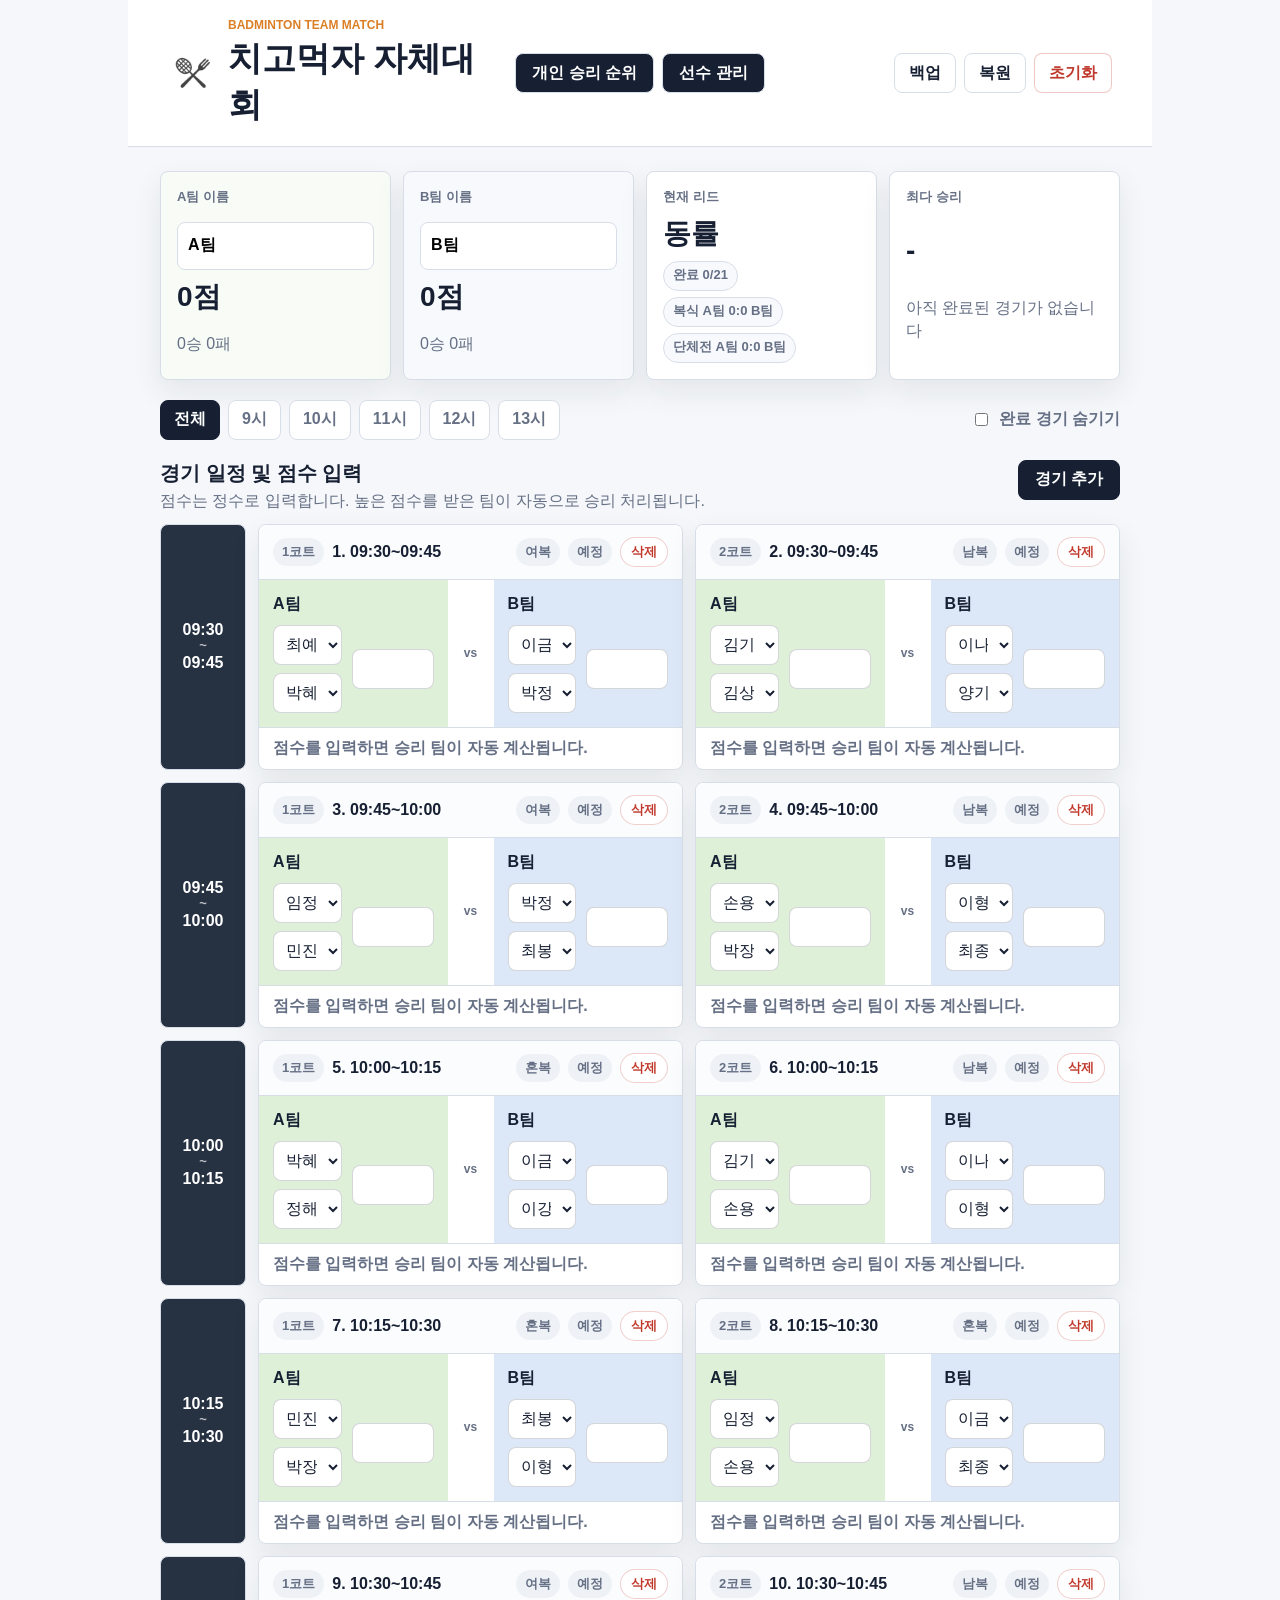
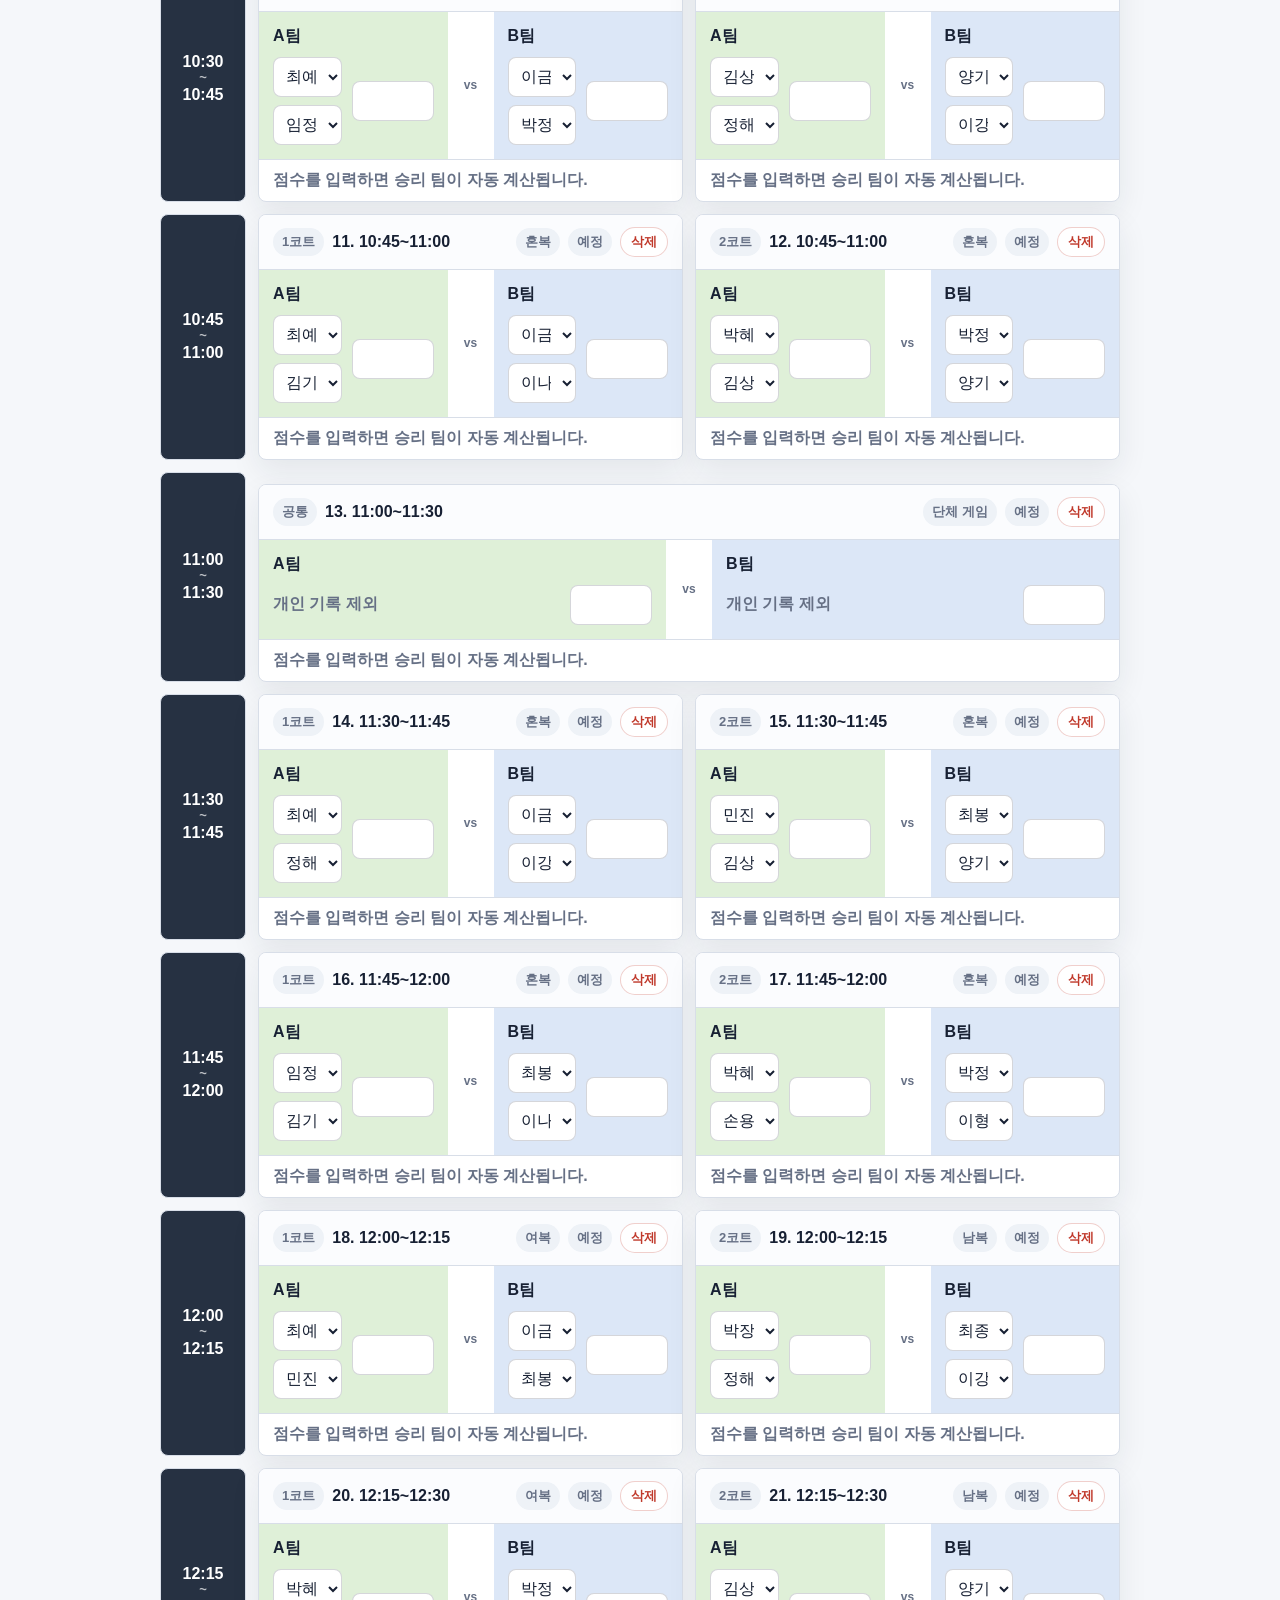
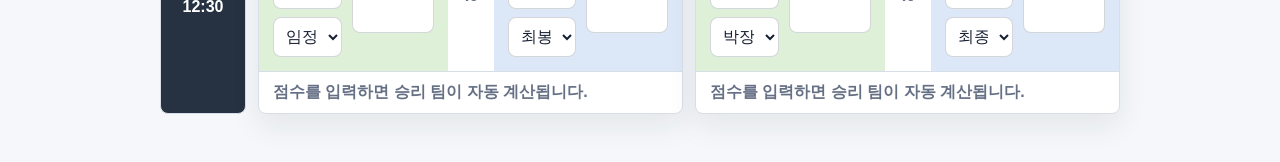
==== index_all.html @ 2f144102 "필터링 수정 및 하나의 파일로 합친 버전추가" ====
<!doctype html>
<html lang="ko">
  <head>
    <meta charset="UTF-8" />
    <meta name="viewport" content="width=1024, initial-scale=1, minimum-scale=0.25, maximum-scale=3, user-scalable=yes" />
    <title>치고먹자 자체대회</title>
    <style>
:root {
  color-scheme: light;
  --bg: #f5f7fa;
  --surface: #ffffff;
  --line: #d8dee8;
  --text: #172033;
  --muted: #667085;
  --team-a: #dff0d8;
  --team-a-strong: #2d6a3f;
  --team-b: #dce7f7;
  --team-b-strong: #285f9c;
  --accent: #db7f26;
  --danger: #c0392b;
  --shadow: 0 12px 30px rgba(23, 32, 51, 0.08);
}

* {
  box-sizing: border-box;
}

body {
  margin: 0;
  background: var(--bg);
  color: var(--text);
  font-family:
    -apple-system, BlinkMacSystemFont, "Segoe UI", "Noto Sans KR", sans-serif;
}

button,
input,
select {
  font: inherit;
}

button {
  cursor: pointer;
}

.app-header {
  width: min(1024px, 100%);
  margin: 0 auto;
  position: sticky;
  top: 0;
  z-index: 10;
  display: grid;
  grid-template-columns: minmax(220px, 1fr) auto minmax(220px, 1fr);
  align-items: center;
  gap: 20px;
  padding: 18px clamp(16px, 4vw, 40px);
  background: rgba(255, 255, 255, 0.94);
  border-bottom: 1px solid var(--line);
  backdrop-filter: blur(14px);
}

.eyebrow {
  margin: 0 0 4px;
  color: var(--accent);
  font-size: 12px;
  font-weight: 800;
  letter-spacing: 0;
  text-transform: uppercase;
}

.brand-block {
  display: flex;
  align-items: center;
  gap: 12px;
  min-width: 0;
}

.brand-logo {
  width: 48px;
  height: 48px;
  flex: 0 0 auto;
  object-fit: contain;
}

h1,
h2 {
  margin: 0;
  letter-spacing: 0;
}

h1 {
  font-size: clamp(22px, 4vw, 34px);
}

h2 {
  font-size: 20px;
}

.header-actions {
  position: relative;
  display: flex;
  flex-wrap: wrap;
  gap: 8px;
  justify-content: flex-end;
}

.action-menu {
  display: flex;
  flex-wrap: wrap;
  gap: 8px;
  justify-content: flex-end;
}

.menu-button {
  display: none;
  align-items: center;
  justify-content: center;
  width: 44px;
  height: 44px;
  border: 1px solid var(--line);
  border-radius: 8px;
  background: var(--surface);
  color: var(--text);
  font-size: 24px;
  font-weight: 900;
  line-height: 1;
}

.header-nav {
  display: inline-flex;
  gap: 8px;
  justify-content: center;
}

.primary-button,
.nav-button {
  display: inline-flex;
  align-items: center;
  justify-content: center;
  min-height: 40px;
  padding: 0 16px;
  border: 1px solid var(--line);
  border-radius: 8px;
  background: var(--text);
  color: #fff;
  font-weight: 800;
}

.primary-button {
  border: 1px solid var(--text);
}

.ghost-button,
.danger-button {
  display: inline-flex;
  align-items: center;
  justify-content: center;
  min-height: 40px;
  padding: 0 14px;
  border-radius: 8px;
  border: 1px solid var(--line);
  background: var(--surface);
  color: var(--text);
  font-weight: 700;
}

.danger-button {
  border-color: rgba(192, 57, 43, 0.28);
  color: var(--danger);
}

.file-button input {
  display: none;
}

.app-shell {
  width: min(1024px, 100%);
  margin: 0 auto;
  padding: 24px clamp(14px, 3vw, 32px) 48px;
}

.summary-grid {
  display: grid;
  grid-template-columns: repeat(4, minmax(0, 1fr));
  gap: 12px;
}

.score-panel {
  background: var(--surface);
  border: 1px solid var(--line);
  border-radius: 8px;
  box-shadow: var(--shadow);
}

.score-panel {
  display: grid;
  gap: 8px;
  padding: 16px;
}

.score-panel.team-a {
  background: linear-gradient(0deg, rgba(255, 255, 255, 0.78), rgba(255, 255, 255, 0.78)), var(--team-a);
}

.score-panel.team-b {
  background: linear-gradient(0deg, rgba(255, 255, 255, 0.78), rgba(255, 255, 255, 0.78)), var(--team-b);
}

.score-panel label,
.panel-label {
  color: var(--muted);
  font-size: 13px;
  font-weight: 800;
}

.score-panel strong {
  font-size: 28px;
}

.score-panel span {
  color: var(--muted);
  line-height: 1.45;
}

.lead-breakdown {
  display: flex;
  flex-wrap: wrap;
  gap: 6px;
}

.lead-breakdown span {
  display: inline-flex;
  align-items: center;
  min-height: 30px;
  padding: 0 9px;
  border: 1px solid var(--line);
  border-radius: 999px;
  background: #f7f9fc;
  color: var(--muted);
  font-size: 13px;
  font-weight: 900;
  white-space: nowrap;
}

.team-name-input {
  width: 100%;
  min-height: 40px;
  padding: 0 10px;
  border: 1px solid var(--line);
  border-radius: 8px;
  background: #fff;
  font-weight: 800;
}

.toolbar {
  display: flex;
  align-items: center;
  justify-content: space-between;
  gap: 12px;
  margin: 20px 0;
}

.time-filter {
  display: inline-flex;
  flex-wrap: wrap;
  gap: 8px;
}

.time-filter-chip {
  position: relative;
  display: inline-flex;
  align-items: center;
  justify-content: center;
  min-height: 40px;
  padding: 0 13px;
  border: 1px solid var(--line);
  border-radius: 8px;
  background: var(--surface);
  color: var(--muted);
  font-weight: 900;
}

.time-filter-chip input {
  position: absolute;
  inset: 0;
  opacity: 0;
  cursor: pointer;
}

.time-filter-chip.checked {
  border-color: var(--text);
  background: var(--text);
  color: #fff;
}

.toggle-row {
  display: inline-flex;
  align-items: center;
  gap: 8px;
  color: var(--muted);
  font-weight: 700;
}

.match-section {
  margin-top: 16px;
}

.section-heading {
  margin-bottom: 12px;
}

.section-heading-row {
  display: flex;
  align-items: flex-start;
  justify-content: space-between;
  gap: 16px;
}

.section-heading p {
  margin: 4px 0 0;
  color: var(--muted);
}

.match-list {
  display: grid;
  gap: 12px;
}

.time-group {
  display: grid;
  grid-template-columns: 86px minmax(0, 1fr);
  gap: 12px;
  align-items: stretch;
}

.time-heading {
  display: flex;
  flex-direction: column;
  align-items: center;
  justify-content: center;
  min-height: 100%;
  padding: 10px 6px;
  border: 1px solid var(--line);
  border-radius: 8px;
  background: #263142;
  color: #fff;
  font-weight: 900;
  line-height: 1.15;
  text-align: center;
}

.time-heading span {
  display: inline-block;
}

.time-separator {
  color: rgba(255, 255, 255, 0.7);
  font-size: 13px;
}

.court-grid {
  display: grid;
  grid-template-columns: repeat(2, minmax(0, 1fr));
  gap: 12px;
}

.court-slot {
  display: grid;
  gap: 12px;
  align-content: start;
}

.span-courts {
  grid-column: 1 / -1;
}

.match-card {
  overflow: hidden;
  background: var(--surface);
  border: 1px solid var(--line);
  border-radius: 8px;
  box-shadow: var(--shadow);
}

.match-meta {
  display: flex;
  align-items: center;
  gap: 8px;
  padding: 12px 14px;
  border-bottom: 1px solid var(--line);
  background: #fbfcfe;
}

.match-id,
.match-type,
.match-status {
  display: inline-flex;
  align-items: center;
  min-height: 28px;
  padding: 0 9px;
  border-radius: 999px;
  background: #eef2f7;
  color: var(--muted);
  font-size: 13px;
  font-weight: 800;
}

.match-time {
  margin-right: auto;
  min-width: 0;
}

.match-status.done {
  background: #e8f5ed;
  color: #217345;
}

.match-status.tie {
  background: #fff3d6;
  color: #8b5b00;
}

.match-delete-button {
  min-height: 30px;
  padding: 0 10px;
  border: 1px solid rgba(192, 57, 43, 0.24);
  border-radius: 999px;
  background: #fff;
  color: var(--danger);
  font-size: 13px;
  font-weight: 900;
}

.match-body {
  display: grid;
  grid-template-columns: minmax(0, 1fr) auto minmax(0, 1fr);
  align-items: stretch;
}

.match-team {
  display: grid;
  grid-template-columns: minmax(0, 1fr) 82px;
  gap: 10px;
  align-items: center;
  padding: 14px;
}

.team-a-side {
  background: var(--team-a);
}

.team-b-side {
  background: var(--team-b);
}

.team-label {
  grid-column: 1 / -1;
  font-weight: 900;
}

.player-selects {
  display: grid;
  grid-template-columns: 1fr;
  gap: 8px;
}

.player-selects.empty {
  color: var(--muted);
  font-weight: 700;
}

select,
.score-input,
.player-name-input {
  width: 100%;
  min-height: 40px;
  border: 1px solid rgba(23, 32, 51, 0.18);
  border-radius: 8px;
  background: #fff;
  color: var(--text);
}

select {
  padding: 0 8px;
  min-width: 0;
}

.score-input {
  padding: 0 8px;
  text-align: center;
  font-size: 19px;
  font-weight: 900;
}

.versus {
  display: grid;
  place-items: center;
  min-width: 46px;
  background: #fff;
  color: var(--muted);
  font-size: 12px;
  font-weight: 900;
}

.match-result {
  padding: 10px 14px;
  border-top: 1px solid var(--line);
  color: var(--muted);
  font-weight: 800;
}

.table-wrap {
  overflow-x: auto;
}

table {
  width: 100%;
  border-collapse: collapse;
}

th,
td {
  padding: 10px 8px;
  border-bottom: 1px solid var(--line);
  text-align: left;
  white-space: nowrap;
}

th {
  color: var(--muted);
  font-size: 13px;
}

.player-editor {
  display: grid;
  gap: 10px;
}

.player-editor-heading,
.player-pair-row {
  display: grid;
  grid-template-columns: minmax(0, 1fr) minmax(0, 1fr) 38px;
  gap: 10px;
  align-items: center;
}

.player-editor-heading h3 {
  margin: 0;
  font-size: 16px;
}

.player-control {
  display: grid;
  grid-template-columns: minmax(0, 1fr) auto;
  gap: 8px;
  align-items: center;
}

.player-control.empty {
  min-height: 40px;
  padding: 0 10px;
  border: 1px dashed var(--line);
  border-radius: 8px;
  color: var(--muted);
  font-weight: 700;
}

.gender-radio-group {
  display: flex;
  gap: 4px;
  padding: 3px;
  border: 1px solid var(--line);
  border-radius: 8px;
  background: #f7f9fc;
}

.gender-radio {
  position: relative;
  display: inline-flex;
  align-items: center;
  justify-content: center;
  min-width: 38px;
  min-height: 32px;
  border-radius: 6px;
  color: var(--muted);
  font-size: 13px;
  font-weight: 900;
}

.gender-radio input {
  position: absolute;
  inset: 0;
  opacity: 0;
  cursor: pointer;
}

.gender-radio.checked {
  background: var(--text);
  color: #fff;
}

.player-name-input {
  padding: 0 10px;
}

.round-action-button {
  display: inline-flex;
  align-items: center;
  justify-content: center;
  width: 34px;
  height: 34px;
  border: 1px solid var(--line);
  border-radius: 999px;
  background: var(--text);
  color: #fff;
  font-size: 22px;
  font-weight: 700;
  line-height: 1;
}

.round-action-button.delete {
  background: #fff;
  color: var(--danger);
  border-color: rgba(192, 57, 43, 0.32);
}

.winner-a .team-a-side,
.winner-b .team-b-side {
  box-shadow: inset 0 0 0 3px rgba(219, 127, 38, 0.7);
}

.modal-backdrop {
  position: fixed;
  inset: 0;
  z-index: 30;
  display: none;
  align-items: center;
  justify-content: center;
  padding: 20px;
  background: rgba(23, 32, 51, 0.48);
}

.modal-backdrop.open {
  display: flex;
}

.modal-panel {
  width: min(1040px, 100%);
  max-height: min(760px, calc(100vh - 40px));
  overflow: auto;
  padding: 18px;
  border: 1px solid var(--line);
  border-radius: 8px;
  background: var(--surface);
  box-shadow: 0 24px 80px rgba(23, 32, 51, 0.28);
}

.modal-panel.narrow {
  width: min(620px, 100%);
}

.modal-header {
  display: flex;
  align-items: flex-start;
  justify-content: space-between;
  gap: 16px;
  margin-bottom: 14px;
}

.modal-header p {
  margin: 4px 0 0;
  color: var(--muted);
}

.ranking-sort-bar {
  display: flex;
  flex-wrap: wrap;
  gap: 8px;
  margin-bottom: 14px;
}

.rank-sort-chip {
  display: inline-flex;
  align-items: center;
  justify-content: center;
  min-height: 44px;
  padding: 0 14px;
  border: 1px solid var(--line);
  border-radius: 8px;
  background: #fff;
  color: var(--muted);
  font-weight: 900;
}

.rank-sort-chip.active {
  border-color: var(--text);
  background: var(--text);
  color: #fff;
}

.icon-button {
  display: inline-flex;
  align-items: center;
  justify-content: center;
  width: 40px;
  height: 40px;
  flex: 0 0 auto;
  border: 1px solid var(--line);
  border-radius: 8px;
  background: #fff;
  color: var(--text);
  font-size: 26px;
  font-weight: 500;
  line-height: 1;
}

.add-match-form {
  display: grid;
  gap: 14px;
}

.add-match-form label {
  display: grid;
  gap: 6px;
  color: var(--muted);
  font-size: 13px;
  font-weight: 900;
}

.time-fieldset {
  display: grid;
  grid-template-columns: repeat(3, minmax(0, 1fr));
  gap: 10px;
  margin: 0;
  padding: 12px;
  border: 1px solid var(--line);
  border-radius: 8px;
}

.time-fieldset legend {
  padding: 0 6px;
  color: var(--muted);
  font-size: 13px;
  font-weight: 900;
}

.add-match-form input,
.add-match-form select {
  min-height: 42px;
  padding: 0 10px;
}

.new-match-players {
  display: grid;
  gap: 12px;
  color: var(--muted);
  font-weight: 800;
}

.new-match-player-group {
  display: grid;
  grid-template-columns: 70px minmax(0, 1fr) minmax(0, 1fr);
  gap: 8px;
  align-items: center;
}

.new-match-player-group strong {
  color: var(--text);
}

.form-actions {
  display: flex;
  justify-content: flex-end;
  gap: 8px;
  padding-top: 4px;
}

@media (max-width: 980px) {
  .app-header {
    grid-template-columns: minmax(0, 1fr) auto;
    align-items: center;
    gap: 12px;
  }

  .brand-block {
    grid-column: 1;
    grid-row: 1;
    min-width: 0;
  }

  .toolbar {
    align-items: stretch;
    flex-direction: column;
  }

  .header-actions {
    grid-column: 2;
    grid-row: 1;
    justify-content: flex-end;
    align-self: center;
    justify-self: end;
  }

  .menu-button {
    display: inline-flex;
  }

  .action-menu {
    position: absolute;
    top: calc(100% + 8px);
    right: 0;
    z-index: 40;
    display: none;
    width: min(220px, calc(100vw - 28px));
    padding: 8px;
    border: 1px solid var(--line);
    border-radius: 8px;
    background: var(--surface);
    box-shadow: var(--shadow);
  }

  .action-menu.open {
    display: grid;
    gap: 8px;
  }

  .header-nav {
    grid-column: 1 / -1;
    grid-row: 2;
    display: grid;
    grid-template-columns: repeat(2, minmax(0, 1fr));
    justify-content: stretch;
  }

  .nav-button,
  .ghost-button,
  .danger-button {
    width: 100%;
    min-width: 0;
    white-space: nowrap;
  }

  .action-menu .ghost-button,
  .action-menu .danger-button {
    justify-content: center;
  }

  .brand-logo {
    width: 42px;
    height: 42px;
  }

  .section-heading-row {
    align-items: stretch;
    flex-direction: column;
  }

  .summary-grid {
    grid-template-columns: repeat(2, minmax(0, 1fr));
  }

  .court-grid {
    grid-template-columns: 1fr;
  }

  .versus {
    min-height: 32px;
  }
}

@media (max-width: 640px) {
  .app-header {
    padding: 14px;
  }

  .nav-button,
  .ghost-button,
  .danger-button {
    min-height: 42px;
    padding: 0 8px;
    font-size: 14px;
  }

  .time-filter {
    display: grid;
    grid-template-columns: repeat(3, minmax(0, 1fr));
    width: 100%;
  }

  .summary-grid {
    grid-template-columns: 1fr;
  }

  .match-meta {
    align-items: flex-start;
    flex-wrap: wrap;
  }

  .match-time {
    width: 100%;
  }

  .match-team {
    grid-template-columns: 1fr;
  }

  .player-selects {
    grid-template-columns: 1fr;
  }

  .player-editor-heading,
  .player-pair-row,
  .player-control {
    grid-template-columns: 1fr;
  }

  .gender-radio-group {
    width: max-content;
  }

  .new-match-player-group {
    grid-template-columns: 1fr;
  }

  .time-fieldset {
    grid-template-columns: 1fr;
  }

  .time-group {
    grid-template-columns: 74px minmax(0, 1fr);
  }

  .time-heading {
    min-height: 100%;
    padding: 10px 6px;
  }

  .court-grid {
    grid-template-columns: 1fr;
  }

  .match-body {
    grid-template-columns: minmax(0, 1fr) 30px minmax(0, 1fr);
  }

  .match-team {
    grid-template-columns: minmax(0, 1fr);
    padding: 12px;
  }

  .match-team select,
  .match-team .score-input {
    min-height: 38px;
    font-size: 14px;
  }

  .score-input {
    text-align: left;
  }

  .versus {
    min-width: 30px;
    min-height: auto;
  }
}

</style>
  </head>
  <body>
    <header class="app-header">
      <div class="brand-block">
        <img class="brand-logo" src="[data-uri]" alt="" />
        <div>
          <p class="eyebrow">Badminton Team Match</p>
          <h1>치고먹자 자체대회</h1>
        </div>
      </div>
      <nav class="header-nav" aria-label="보조 메뉴">
        <button type="button" class="nav-button" data-modal-target="rankingModal">개인 승리 순위</button>
        <button type="button" class="nav-button" data-modal-target="playersModal">선수 관리</button>
      </nav>
      <div class="header-actions">
        <button
          type="button"
          class="menu-button"
          id="actionsMenuButton"
          aria-label="관리 메뉴 열기"
          aria-expanded="false"
          aria-controls="actionsMenu"
        >
          ☰
        </button>
        <div class="action-menu" id="actionsMenu">
          <button type="button" class="ghost-button" id="exportButton">백업</button>
          <label class="ghost-button file-button">
            복원
            <input type="file" id="importInput" accept="application/json" />
          </label>
          <button type="button" class="danger-button" id="resetButton">초기화</button>
        </div>
      </div>
    </header>

    <main class="app-shell">
      <section class="summary-grid" aria-label="대회 요약">
        <article class="score-panel team-a">
          <label for="teamAName">A팀 이름</label>
          <input id="teamAName" class="team-name-input" type="text" />
          <strong id="teamAScore">0점</strong>
          <span id="teamARecord">0승 0패</span>
        </article>
        <article class="score-panel team-b">
          <label for="teamBName">B팀 이름</label>
          <input id="teamBName" class="team-name-input" type="text" />
          <strong id="teamBScore">0점</strong>
          <span id="teamBRecord">0승 0패</span>
        </article>
        <article class="score-panel">
          <span class="panel-label">현재 리드</span>
          <strong id="leaderText">동률</strong>
          <div class="lead-breakdown" id="leadBreakdown">
            <span id="completedText">완료 0/21</span>
            <span id="doublesText">복식 0:0</span>
            <span id="teamGameText">단체전 0:0</span>
          </div>
        </article>
        <article class="score-panel">
          <span class="panel-label">최다 승리</span>
          <strong id="topWinnerText">-</strong>
          <span id="topWinnerDetail">아직 완료된 경기가 없습니다</span>
        </article>
      </section>

      <section class="toolbar" aria-label="일정 필터">
        <div class="time-filter" id="timeFilter" aria-label="시간대 필터">
          <label class="time-filter-chip">
            <input type="checkbox" value="all" checked />
            전체
          </label>
          <label class="time-filter-chip">
            <input type="checkbox" value="9" />
            9시
          </label>
          <label class="time-filter-chip">
            <input type="checkbox" value="10" />
            10시
          </label>
          <label class="time-filter-chip">
            <input type="checkbox" value="11" />
            11시
          </label>
          <label class="time-filter-chip">
            <input type="checkbox" value="12" />
            12시
          </label>
          <label class="time-filter-chip">
            <input type="checkbox" value="13" />
            13시
          </label>
        </div>
        <label class="toggle-row">
          <input type="checkbox" id="hideCompleted" />
          완료 경기 숨기기
        </label>
      </section>

      <section class="match-section" aria-labelledby="matchTitle">
        <div class="section-heading section-heading-row">
          <div>
            <h2 id="matchTitle">경기 일정 및 점수 입력</h2>
            <p>점수는 정수로 입력합니다. 높은 점수를 받은 팀이 자동으로 승리 처리됩니다.</p>
          </div>
          <button type="button" class="primary-button" data-modal-target="addMatchModal">경기 추가</button>
        </div>
        <div id="matchList" class="match-list"></div>
      </section>
    </main>

    <div class="modal-backdrop" id="rankingModal" aria-hidden="true">
      <section class="modal-panel" role="dialog" aria-modal="true" aria-labelledby="rankingTitle">
        <div class="modal-header">
          <div>
            <h2 id="rankingTitle">개인 승리 순위</h2>
            <p>단체전은 개인 기록에 반영하지 않습니다.</p>
          </div>
          <button type="button" class="icon-button" data-modal-close aria-label="닫기">×</button>
        </div>
        <div class="ranking-sort-bar" aria-label="개인 승리 순위 정렬">
          <button type="button" class="rank-sort-chip active" data-rank-sort="wins">승 많은순</button>
          <button type="button" class="rank-sort-chip" data-rank-sort="played">출전 많은순</button>
          <button type="button" class="rank-sort-chip" data-rank-sort="losses">패 많은순</button>
          <button type="button" class="rank-sort-chip" data-rank-sort="name">이름순</button>
        </div>
        <div class="table-wrap">
          <table>
            <thead>
              <tr>
                <th>순위</th>
                <th>선수</th>
                <th>팀</th>
                <th>출전</th>
                <th>승</th>
                <th>패</th>
                <th>승률</th>
              </tr>
            </thead>
            <tbody id="playerRanking"></tbody>
          </table>
        </div>
      </section>
    </div>

    <div class="modal-backdrop" id="playersModal" aria-hidden="true">
      <section class="modal-panel" role="dialog" aria-modal="true" aria-labelledby="playersTitle">
        <div class="modal-header">
          <div>
            <h2 id="playersTitle">선수 이름 관리</h2>
            <p>이름을 수정하면 모든 경기 일정과 랭킹에 바로 반영됩니다.</p>
          </div>
          <button type="button" class="icon-button" data-modal-close aria-label="닫기">×</button>
        </div>
        <div id="playerEditor" class="player-editor"></div>
      </section>
    </div>

    <div class="modal-backdrop" id="addMatchModal" aria-hidden="true">
      <section class="modal-panel narrow" role="dialog" aria-modal="true" aria-labelledby="addMatchTitle">
        <div class="modal-header">
          <div>
            <h2 id="addMatchTitle">경기 추가</h2>
            <p>시간을 입력하면 대진표의 해당 시간 위치에 표시됩니다.</p>
          </div>
          <button type="button" class="icon-button" data-modal-close aria-label="닫기">×</button>
        </div>
        <form id="addMatchForm" class="add-match-form">
          <fieldset class="time-fieldset">
            <legend>경기 시간</legend>
            <label>
              시작 시
              <select id="newMatchStartHour"></select>
            </label>
            <label>
              시작 분
              <select id="newMatchStartMinute"></select>
            </label>
            <label>
              경기 시간
              <select id="newMatchDuration">
                <option value="15">15분</option>
                <option value="20">20분</option>
                <option value="30">30분</option>
                <option value="45">45분</option>
                <option value="60">60분</option>
              </select>
            </label>
          </fieldset>
          <label>
            경기 구분
            <select id="newMatchKind">
              <option value="doubles">복식 경기</option>
              <option value="team">단체전</option>
            </select>
          </label>
          <label id="newMatchCourtWrap">
            코트
            <select id="newMatchCourt">
              <option value="1">1코트</option>
              <option value="2">2코트</option>
            </select>
          </label>
          <label>
            경기 유형
            <select id="newMatchType">
              <option value="남복">남복</option>
              <option value="여복">여복</option>
              <option value="혼복">혼복</option>
            </select>
          </label>
          <div class="new-match-players" id="newMatchPlayers"></div>
          <div class="form-actions">
            <button type="button" class="ghost-button" data-modal-close>취소</button>
            <button type="submit" class="primary-button">추가</button>
          </div>
        </form>
      </section>
    </div>

    <template id="matchTemplate">
      <article class="match-card">
        <div class="match-meta">
          <span class="match-id"></span>
          <strong class="match-time"></strong>
          <span class="match-type"></span>
          <span class="match-status"></span>
          <button type="button" class="match-delete-button" aria-label="경기 삭제">삭제</button>
        </div>
        <div class="match-body">
          <div class="match-team team-a-side">
            <span class="team-label"></span>
            <div class="player-selects"></div>
            <input class="score-input" type="number" min="0" inputmode="numeric" aria-label="A팀 점수" />
          </div>
          <div class="versus">vs</div>
          <div class="match-team team-b-side">
            <span class="team-label"></span>
            <div class="player-selects"></div>
            <input class="score-input" type="number" min="0" inputmode="numeric" aria-label="B팀 점수" />
          </div>
        </div>
        <div class="match-result"></div>
      </article>
    </template>

    <script>
const STORAGE_KEY = "badminton-team-match-2606";

const DEFAULT_STATE = {
  teamNames: {
    A: "A팀",
    B: "B팀",
  },
  players: [
    { id: "a_m1", team: "A", name: "김기선", gender: "M" },
    { id: "a_m2", team: "A", name: "박장희", gender: "M" },
    { id: "a_m3", team: "A", name: "정해욱", gender: "M" },
    { id: "a_m4", team: "A", name: "손용배", gender: "M" },
    { id: "a_m5", team: "A", name: "김상래", gender: "M" },
    { id: "a_w1", team: "A", name: "박혜경", gender: "F" },
    { id: "a_w2", team: "A", name: "민진", gender: "F" },
    { id: "a_w3", team: "A", name: "임정애", gender: "F" },
    { id: "a_w4", team: "A", name: "최예성", gender: "F" },
    { id: "b_m1", team: "B", name: "이나선", gender: "M" },
    { id: "b_m2", team: "B", name: "이강영", gender: "M" },
    { id: "b_m3", team: "B", name: "이형섭", gender: "M" },
    { id: "b_m4", team: "B", name: "양기준", gender: "M" },
    { id: "b_m5", team: "B", name: "최종철", gender: "M" },
    { id: "b_w1", team: "B", name: "최봉주", gender: "F" },
    { id: "b_w2", team: "B", name: "박정연", gender: "F" },
    { id: "b_w3", team: "B", name: "장은혜", gender: "F" },
    { id: "b_w4", team: "B", name: "이금", gender: "F" },
  ],
  matches: [
    { id: 1, time: "09:30~09:45", court: 1, type: "여복", teamAPlayerIds: ["a_w4", "a_w1"], teamBPlayerIds: ["b_w4", "b_w2"], teamAScore: null, teamBScore: null },
    { id: 2, time: "09:30~09:45", court: 2, type: "남복", teamAPlayerIds: ["a_m1", "a_m5"], teamBPlayerIds: ["b_m1", "b_m4"], teamAScore: null, teamBScore: null },
    { id: 3, time: "09:45~10:00", court: 1, type: "여복", teamAPlayerIds: ["a_w3", "a_w2"], teamBPlayerIds: ["b_w2", "b_w1"], teamAScore: null, teamBScore: null },
    { id: 4, time: "09:45~10:00", court: 2, type: "남복", teamAPlayerIds: ["a_m4", "a_m2"], teamBPlayerIds: ["b_m3", "b_m5"], teamAScore: null, teamBScore: null },
    { id: 5, time: "10:00~10:15", court: 1, type: "혼복", teamAPlayerIds: ["a_w1", "a_m3"], teamBPlayerIds: ["b_w4", "b_m2"], teamAScore: null, teamBScore: null },
    { id: 6, time: "10:00~10:15", court: 2, type: "남복", teamAPlayerIds: ["a_m1", "a_m4"], teamBPlayerIds: ["b_m1", "b_m3"], teamAScore: null, teamBScore: null },
    { id: 7, time: "10:15~10:30", court: 1, type: "혼복", teamAPlayerIds: ["a_w2", "a_m2"], teamBPlayerIds: ["b_w1", "b_m3"], teamAScore: null, teamBScore: null },
    { id: 8, time: "10:15~10:30", court: 2, type: "혼복", teamAPlayerIds: ["a_w3", "a_m4"], teamBPlayerIds: ["b_w4", "b_m5"], teamAScore: null, teamBScore: null },
    { id: 9, time: "10:30~10:45", court: 1, type: "여복", teamAPlayerIds: ["a_w4", "a_w3"], teamBPlayerIds: ["b_w4", "b_w2"], teamAScore: null, teamBScore: null },
    { id: 10, time: "10:30~10:45", court: 2, type: "남복", teamAPlayerIds: ["a_m5", "a_m3"], teamBPlayerIds: ["b_m4", "b_m2"], teamAScore: null, teamBScore: null },
    { id: 11, time: "10:45~11:00", court: 1, type: "혼복", teamAPlayerIds: ["a_w4", "a_m1"], teamBPlayerIds: ["b_w4", "b_m1"], teamAScore: null, teamBScore: null },
    { id: 12, time: "10:45~11:00", court: 2, type: "혼복", teamAPlayerIds: ["a_w1", "a_m5"], teamBPlayerIds: ["b_w2", "b_m4"], teamAScore: null, teamBScore: null },
    { id: 13, time: "11:00~11:30", court: null, type: "단체전", title: "단체 게임", teamAPlayerIds: [], teamBPlayerIds: [], affectsPlayerStats: false, teamAScore: null, teamBScore: null },
    { id: 14, time: "11:30~11:45", court: 1, type: "혼복", teamAPlayerIds: ["a_w4", "a_m3"], teamBPlayerIds: ["b_w4", "b_m2"], teamAScore: null, teamBScore: null },
    { id: 15, time: "11:30~11:45", court: 2, type: "혼복", teamAPlayerIds: ["a_w2", "a_m5"], teamBPlayerIds: ["b_w1", "b_m4"], teamAScore: null, teamBScore: null },
    { id: 16, time: "11:45~12:00", court: 1, type: "혼복", teamAPlayerIds: ["a_w3", "a_m1"], teamBPlayerIds: ["b_w1", "b_m1"], teamAScore: null, teamBScore: null },
    { id: 17, time: "11:45~12:00", court: 2, type: "혼복", teamAPlayerIds: ["a_w1", "a_m4"], teamBPlayerIds: ["b_w2", "b_m3"], teamAScore: null, teamBScore: null },
    { id: 18, time: "12:00~12:15", court: 1, type: "여복", teamAPlayerIds: ["a_w4", "a_w2"], teamBPlayerIds: ["b_w4", "b_w1"], teamAScore: null, teamBScore: null },
    { id: 19, time: "12:00~12:15", court: 2, type: "남복", teamAPlayerIds: ["a_m2", "a_m3"], teamBPlayerIds: ["b_m5", "b_m2"], teamAScore: null, teamBScore: null },
    { id: 20, time: "12:15~12:30", court: 1, type: "여복", teamAPlayerIds: ["a_w1", "a_w3"], teamBPlayerIds: ["b_w2", "b_w1"], teamAScore: null, teamBScore: null },
    { id: 21, time: "12:15~12:30", court: 2, type: "남복", teamAPlayerIds: ["a_m5", "a_m2"], teamBPlayerIds: ["b_m4", "b_m5"], teamAScore: null, teamBScore: null },
  ],
};

const state = loadState();
let activeHourFilters = new Set(["all"]);
let rankingSort = "wins";

const els = {
  teamAName: document.querySelector("#teamAName"),
  teamBName: document.querySelector("#teamBName"),
  teamAScore: document.querySelector("#teamAScore"),
  teamBScore: document.querySelector("#teamBScore"),
  teamARecord: document.querySelector("#teamARecord"),
  teamBRecord: document.querySelector("#teamBRecord"),
  leaderText: document.querySelector("#leaderText"),
  completedText: document.querySelector("#completedText"),
  doublesText: document.querySelector("#doublesText"),
  teamGameText: document.querySelector("#teamGameText"),
  topWinnerText: document.querySelector("#topWinnerText"),
  topWinnerDetail: document.querySelector("#topWinnerDetail"),
  matchList: document.querySelector("#matchList"),
  playerRanking: document.querySelector("#playerRanking"),
  playerEditor: document.querySelector("#playerEditor"),
  timeFilter: document.querySelector("#timeFilter"),
  hideCompleted: document.querySelector("#hideCompleted"),
  exportButton: document.querySelector("#exportButton"),
  importInput: document.querySelector("#importInput"),
  resetButton: document.querySelector("#resetButton"),
  actionsMenuButton: document.querySelector("#actionsMenuButton"),
  actionsMenu: document.querySelector("#actionsMenu"),
  matchTemplate: document.querySelector("#matchTemplate"),
  modalButtons: document.querySelectorAll("[data-modal-target]"),
  modals: document.querySelectorAll(".modal-backdrop"),
  rankingSortButtons: document.querySelectorAll("[data-rank-sort]"),
  addMatchForm: document.querySelector("#addMatchForm"),
  newMatchStartHour: document.querySelector("#newMatchStartHour"),
  newMatchStartMinute: document.querySelector("#newMatchStartMinute"),
  newMatchDuration: document.querySelector("#newMatchDuration"),
  newMatchKind: document.querySelector("#newMatchKind"),
  newMatchCourt: document.querySelector("#newMatchCourt"),
  newMatchCourtWrap: document.querySelector("#newMatchCourtWrap"),
  newMatchType: document.querySelector("#newMatchType"),
  newMatchPlayers: document.querySelector("#newMatchPlayers"),
};

function loadState() {
  const saved = localStorage.getItem(STORAGE_KEY);
  if (!saved) return structuredClone(DEFAULT_STATE);

  try {
    const parsed = JSON.parse(saved);
    return {
      ...structuredClone(DEFAULT_STATE),
      ...parsed,
      teamNames: { ...DEFAULT_STATE.teamNames, ...parsed.teamNames },
    };
  } catch {
    return structuredClone(DEFAULT_STATE);
  }
}

function saveState() {
  localStorage.setItem(STORAGE_KEY, JSON.stringify(state));
}

function getPlayer(id) {
  return state.players.find((player) => player.id === id);
}

function teamName(team) {
  return state.teamNames[team] || `${team}팀`;
}

function parseScore(value) {
  if (value === "" || value === null || value === undefined) return null;
  const number = Number(value);
  if (!Number.isInteger(number) || number < 0) return null;
  return number;
}

function getWinner(match) {
  if (match.teamAScore === null || match.teamBScore === null) return null;
  if (match.teamAScore > match.teamBScore) return "A";
  if (match.teamBScore > match.teamAScore) return "B";
  return null;
}

function getMatchStatus(match) {
  const hasA = match.teamAScore !== null;
  const hasB = match.teamBScore !== null;
  const winner = getWinner(match);

  if (winner) return { label: "완료", className: "done" };
  if (hasA && hasB && match.teamAScore === match.teamBScore) {
    return { label: "동점 확인", className: "tie" };
  }
  if (hasA || hasB) return { label: "입력중", className: "" };
  return { label: "예정", className: "" };
}

function buildOption(player, selectedId) {
  const option = document.createElement("option");
  option.value = player.id;
  option.textContent = player.name;
  option.selected = player.id === selectedId;
  return option;
}

function buildPlaceholderOption(selectedId) {
  const option = document.createElement("option");
  option.value = "";
  option.textContent = "선수 선택";
  option.selected = !selectedId;
  return option;
}

function allowedPlayers(team, type, slotIndex) {
  const teamPlayers = state.players.filter((player) => player.team === team);
  if (type === "남복") return teamPlayers.filter((player) => player.gender === "M");
  if (type === "여복") return teamPlayers.filter((player) => player.gender === "F");
  if (type === "혼복") {
    return teamPlayers.filter((player) => player.gender === (slotIndex === 0 ? "F" : "M"));
  }
  return teamPlayers;
}

function renderPlayerSelects(container, match, team) {
  const key = team === "A" ? "teamAPlayerIds" : "teamBPlayerIds";
  container.innerHTML = "";

  if (match.type === "단체전") {
    container.classList.add("empty");
    container.textContent = "개인 기록 제외";
    return;
  }

  container.classList.remove("empty");
  match[key].forEach((selectedId, index) => {
    const select = document.createElement("select");
    select.setAttribute("aria-label", `${teamName(team)} ${index + 1}번 선수`);
    const candidates = allowedPlayers(team, match.type, index);
    const selectedPlayer = getPlayer(selectedId);
    select.append(buildPlaceholderOption(selectedId));
    if (selectedPlayer && !candidates.some((player) => player.id === selectedId)) {
      select.append(buildOption({ ...selectedPlayer, name: `${selectedPlayer.name} (조건 확인)` }, selectedId));
    }
    candidates.forEach((player) => {
      select.append(buildOption(player, selectedId));
    });
    select.addEventListener("change", () => {
      match[key][index] = select.value;
      saveAndRender();
    });
    container.append(select);
  });
}

function renderMatches() {
  els.matchList.innerHTML = "";
  const visibleMatches = getSortedMatches().filter((match) => {
    if (activeHourFilters.has("all")) return true;
    return activeHourFilters.has(String(getMatchStartHour(match)));
  }).filter((match) => {
    if (!els.hideCompleted.checked) return true;
    return getMatchStatus(match).label !== "완료";
  });

  const groups = visibleMatches.reduce((acc, match) => {
    if (!acc.has(match.time)) acc.set(match.time, []);
    acc.get(match.time).push(match);
    return acc;
  }, new Map());

  groups.forEach((matches, time) => {
    const group = document.createElement("section");
    group.className = "time-group";

    const heading = document.createElement("div");
    heading.className = "time-heading";
    const [startTime, endTime] = splitMatchTime(time);
    heading.innerHTML = `
      <span class="time-start">${startTime}</span>
      <span class="time-separator">~</span>
      <span class="time-end">${endTime}</span>
    `;
    group.append(heading);

    const grid = document.createElement("div");
    grid.className = "court-grid";
    const orderedMatches = [...matches].sort((a, b) => (a.court ?? 99) - (b.court ?? 99));

    const courtOneSlot = createCourtSlot(1);
    const courtTwoSlot = createCourtSlot(2);

    orderedMatches.filter((match) => match.court === 1).forEach((match) => {
      courtOneSlot.append(createMatchCard(match));
    });
    orderedMatches.filter((match) => match.court === 2).forEach((match) => {
      courtTwoSlot.append(createMatchCard(match));
    });

    grid.append(courtOneSlot, courtTwoSlot);

    orderedMatches.filter((match) => match.type === "단체전").forEach((match) => {
      const card = createMatchCard(match);
      card.classList.add("span-courts");
      grid.append(card);
    });

    group.append(grid);
    els.matchList.append(group);
  });
}

function splitMatchTime(time) {
  const [startTime, endTime] = String(time).split("~");
  return [startTime || time, endTime || ""];
}

function createCourtSlot(court) {
  const slot = document.createElement("div");
  slot.className = "court-slot";
  slot.dataset.court = String(court);
  return slot;
}

function getSortedMatches() {
  return [...state.matches].sort((a, b) => {
    const timeCompare = timeToMinutes(a.time) - timeToMinutes(b.time);
    if (timeCompare !== 0) return timeCompare;
    return (a.court ?? 99) - (b.court ?? 99);
  });
}

function timeToMinutes(time) {
  const match = String(time).match(/(\d{1,2}):(\d{2})/);
  if (!match) return Number.MAX_SAFE_INTEGER;
  return Number(match[1]) * 60 + Number(match[2]);
}

function getMatchStartHour(match) {
  const minutes = timeToMinutes(match.time);
  if (!Number.isFinite(minutes) || minutes === Number.MAX_SAFE_INTEGER) return "";
  return Math.floor(minutes / 60);
}

function createMatchCard(match) {
    const fragment = els.matchTemplate.content.cloneNode(true);
    const card = fragment.querySelector(".match-card");
    const winner = getWinner(match);
    const status = getMatchStatus(match);

    if (winner === "A") card.classList.add("winner-a");
    if (winner === "B") card.classList.add("winner-b");

    fragment.querySelector(".match-id").textContent = match.court ? `${match.court}코트` : "공통";
    fragment.querySelector(".match-time").textContent = `${match.id}. ${match.time}`;
    fragment.querySelector(".match-type").textContent = match.title || match.type;

    const statusEl = fragment.querySelector(".match-status");
    statusEl.textContent = status.label;
    if (status.className) statusEl.classList.add(status.className);

    const deleteButton = fragment.querySelector(".match-delete-button");
    deleteButton.addEventListener("click", () => {
      const courtName = match.court ? `${match.court}코트` : "공통";
      if (!confirm(`${match.id}. ${match.time} ${courtName} 경기를 삭제할까요?`)) return;
      deleteMatch(match.id);
      saveAndRender();
    });

    fragment.querySelector(".team-a-side .team-label").textContent = teamName("A");
    fragment.querySelector(".team-b-side .team-label").textContent = teamName("B");

    renderPlayerSelects(fragment.querySelector(".team-a-side .player-selects"), match, "A");
    renderPlayerSelects(fragment.querySelector(".team-b-side .player-selects"), match, "B");

    const scoreA = fragment.querySelector(".team-a-side .score-input");
    const scoreB = fragment.querySelector(".team-b-side .score-input");
    scoreA.value = match.teamAScore ?? "";
    scoreB.value = match.teamBScore ?? "";

    scoreA.addEventListener("change", () => {
      match.teamAScore = parseScore(scoreA.value);
      saveAndRender();
    });
    scoreB.addEventListener("change", () => {
      match.teamBScore = parseScore(scoreB.value);
      saveAndRender();
    });

    const result = fragment.querySelector(".match-result");
    if (winner) {
      result.textContent = `${teamName(winner)} 승리, 승점 1점`;
    } else if (match.teamAScore !== null && match.teamBScore !== null) {
      result.textContent = "동점입니다. 최종 점수를 확인하세요.";
    } else {
      result.textContent = "점수를 입력하면 승리 팀이 자동 계산됩니다.";
    }

    return card;
}

function deleteMatch(matchId) {
  state.matches = state.matches.filter((match) => match.id !== matchId);
}

function calculateStats() {
  const teamStats = {
    A: { wins: 0, losses: 0, doublesWins: 0, teamWins: 0 },
    B: { wins: 0, losses: 0, doublesWins: 0, teamWins: 0 },
  };
  const playerStats = Object.fromEntries(
    state.players.map((player) => [
      player.id,
      { player, played: 0, wins: 0, losses: 0 },
    ]),
  );

  state.matches.forEach((match) => {
    const winner = getWinner(match);
    if (!winner) return;

    const loser = winner === "A" ? "B" : "A";
    teamStats[winner].wins += 1;
    teamStats[loser].losses += 1;
    if (match.type === "단체전") {
      teamStats[winner].teamWins += 1;
    } else {
      teamStats[winner].doublesWins += 1;
    }

    if (match.affectsPlayerStats === false) return;

    const winnerIds = winner === "A" ? match.teamAPlayerIds : match.teamBPlayerIds;
    const loserIds = winner === "A" ? match.teamBPlayerIds : match.teamAPlayerIds;

    winnerIds.filter(Boolean).forEach((id) => {
      if (!playerStats[id]) return;
      playerStats[id].played += 1;
      playerStats[id].wins += 1;
    });
    loserIds.filter(Boolean).forEach((id) => {
      if (!playerStats[id]) return;
      playerStats[id].played += 1;
      playerStats[id].losses += 1;
    });
  });

  return { teamStats, playerStats: Object.values(playerStats) };
}

function renderSummaryAndRanking() {
  const { teamStats, playerStats } = calculateStats();
  const completedCount = state.matches.filter((match) => getWinner(match)).length;

  els.teamAScore.textContent = `${teamStats.A.wins}점`;
  els.teamBScore.textContent = `${teamStats.B.wins}점`;
  els.teamARecord.textContent = `${teamStats.A.wins}승 ${teamStats.A.losses}패`;
  els.teamBRecord.textContent = `${teamStats.B.wins}승 ${teamStats.B.losses}패`;
  els.completedText.textContent = `완료 ${completedCount}/${state.matches.length}`;
  els.doublesText.textContent = `복식 ${teamName("A")} ${teamStats.A.doublesWins}:${teamStats.B.doublesWins} ${teamName("B")}`;
  els.teamGameText.textContent = `단체전 ${teamName("A")} ${teamStats.A.teamWins}:${teamStats.B.teamWins} ${teamName("B")}`;

  if (teamStats.A.wins > teamStats.B.wins) {
    els.leaderText.textContent = teamName("A");
  } else if (teamStats.B.wins > teamStats.A.wins) {
    els.leaderText.textContent = teamName("B");
  } else {
    els.leaderText.textContent = "동률";
  }

  const ranking = playerStats.sort(compareRanking);

  const topWins = ranking[0]?.wins ?? 0;
  const topPlayers = topWins > 0 ? ranking.filter((item) => item.wins === topWins) : [];
  els.topWinnerText.textContent = topPlayers.length
    ? topPlayers.map((item) => item.player.name).join(", ")
    : "-";
  els.topWinnerDetail.textContent = topPlayers.length
    ? `${topWins}승 공동 ${topPlayers.length}명`
    : "아직 완료된 경기가 없습니다";

  els.playerRanking.innerHTML = "";
  ranking.forEach((item, index) => {
    const row = document.createElement("tr");
    const winRate = item.played ? `${Math.round((item.wins / item.played) * 100)}%` : "-";
    row.innerHTML = `
      <td>${index + 1}</td>
      <td>${item.player.name}</td>
      <td>${teamName(item.player.team)}</td>
      <td>${item.played}</td>
      <td>${item.wins}</td>
      <td>${item.losses}</td>
      <td>${winRate}</td>
    `;
    els.playerRanking.append(row);
  });

  els.rankingSortButtons.forEach((button) => {
    const isActive = button.dataset.rankSort === rankingSort;
    button.classList.toggle("active", isActive);
  });
}

function compareRanking(a, b) {
  if (rankingSort === "name") {
    return a.player.name.localeCompare(b.player.name, "ko");
  }

  if (rankingSort === "losses") {
    if (b.losses !== a.losses) return b.losses - a.losses;
    if (b.wins !== a.wins) return b.wins - a.wins;
    return a.player.name.localeCompare(b.player.name, "ko");
  }

  if (rankingSort === "played") {
    if (b.played !== a.played) return b.played - a.played;
    if (b.wins !== a.wins) return b.wins - a.wins;
    return a.player.name.localeCompare(b.player.name, "ko");
  }

  if (b.wins !== a.wins) return b.wins - a.wins;
  if (b.played !== a.played) return b.played - a.played;
  return a.player.name.localeCompare(b.player.name, "ko");
}

function renderPlayerEditor() {
  els.playerEditor.innerHTML = "";
  const playersByTeam = {
    A: state.players.filter((player) => player.team === "A"),
    B: state.players.filter((player) => player.team === "B"),
  };
  const maxRows = Math.max(playersByTeam.A.length, playersByTeam.B.length);

  const heading = document.createElement("div");
  heading.className = "player-editor-heading";
  heading.innerHTML = `
    <h3>${teamName("A")}</h3>
    <h3>${teamName("B")}</h3>
    <span></span>
  `;

  const addButton = document.createElement("button");
  addButton.type = "button";
  addButton.className = "round-action-button";
  addButton.textContent = "+";
  addButton.setAttribute("aria-label", "양팀 선수 추가");
  addButton.addEventListener("click", () => {
    addPlayerPair();
    saveAndRender();
  });
  heading.lastElementChild.append(addButton);
  els.playerEditor.append(heading);

  for (let index = 0; index < maxRows; index += 1) {
    const row = document.createElement("div");
    row.className = "player-pair-row";
    const playerA = playersByTeam.A[index];
    const playerB = playersByTeam.B[index];

    row.append(renderPlayerControl(playerA, "A"), renderPlayerControl(playerB, "B"));

    const deleteButton = document.createElement("button");
    deleteButton.type = "button";
    deleteButton.className = "round-action-button delete";
    deleteButton.textContent = "-";
    deleteButton.setAttribute("aria-label", `${index + 1}번 행 양팀 선수 삭제`);
    deleteButton.addEventListener("click", () => {
      const names = [playerA?.name, playerB?.name].filter(Boolean).join(", ");
      if (!confirm(`${names || `${index + 1}번 행`} 선수를 양팀에서 삭제할까요? 대진표에 배정된 자리는 비워집니다.`)) return;
      deletePlayerPair([playerA?.id, playerB?.id].filter(Boolean));
      saveAndRender();
    });
    row.append(deleteButton);

    els.playerEditor.append(row);
  }
}

function renderPlayerControl(player, team) {
  const control = document.createElement("div");
  control.className = "player-control";

  if (!player) {
    control.classList.add("empty");
    control.textContent = `${teamName(team)} 선수 없음`;
    return control;
  }

  const input = document.createElement("input");
  input.className = "player-name-input";
  input.value = player.name;
  input.addEventListener("change", () => {
    player.name = input.value.trim() || player.name;
    saveAndRender();
  });

  const genderGroup = document.createElement("div");
  genderGroup.className = "gender-radio-group";
  ["M", "F"].forEach((gender) => {
    const label = document.createElement("label");
    label.className = "gender-radio";
    label.classList.toggle("checked", player.gender === gender);
    const radio = document.createElement("input");
    radio.type = "radio";
    radio.name = `gender-${player.id}`;
    radio.value = gender;
    radio.checked = player.gender === gender;
    radio.addEventListener("change", () => {
      player.gender = gender;
      saveAndRender();
    });
    const text = document.createElement("span");
    text.textContent = gender === "M" ? "남" : "여";
    label.append(radio, text);
    genderGroup.append(label);
  });

  control.append(input, genderGroup);
  return control;
}

function createPlayerId(team, gender) {
  const prefix = `${team.toLowerCase()}_${gender === "M" ? "m" : "w"}`;
  const usedNumbers = state.players
    .map((player) => player.id.match(new RegExp(`^${prefix}(\\d+)$`)))
    .filter(Boolean)
    .map((match) => Number(match[1]));
  const next = usedNumbers.length ? Math.max(...usedNumbers) + 1 : 1;
  return `${prefix}${next}`;
}

function addPlayer(team, name = "새 선수", gender = "M") {
  state.players.push({
    id: createPlayerId(team, gender),
    team,
    name,
    gender,
  });
}

function addPlayerPair() {
  addPlayer("A", "새 선수", "M");
  addPlayer("B", "새 선수", "M");
}

function deletePlayerPair(playerIds) {
  const deleteSet = new Set(playerIds);
  state.players = state.players.filter((player) => !deleteSet.has(player.id));
  state.matches.forEach((match) => {
    match.teamAPlayerIds = match.teamAPlayerIds.map((id) => (deleteSet.has(id) ? "" : id));
    match.teamBPlayerIds = match.teamBPlayerIds.map((id) => (deleteSet.has(id) ? "" : id));
  });
}

function render() {
  els.teamAName.value = state.teamNames.A;
  els.teamBName.value = state.teamNames.B;
  renderMatches();
  renderSummaryAndRanking();
  renderPlayerEditor();
}

function saveAndRender() {
  saveState();
  render();
}

function openModal(id) {
  const modal = document.getElementById(id);
  if (!modal) return;
  if (id === "addMatchModal") renderAddMatchPlayers();
  modal.classList.add("open");
  modal.setAttribute("aria-hidden", "false");
  document.body.style.overflow = "hidden";
}

function closeModal(modal) {
  modal.classList.remove("open");
  modal.setAttribute("aria-hidden", "true");
  if (!document.querySelector(".modal-backdrop.open")) {
    document.body.style.overflow = "";
  }
}

function closeAllModals() {
  els.modals.forEach(closeModal);
}

function updateTimeFilterStyles() {
  els.timeFilter.querySelectorAll(".time-filter-chip").forEach((label) => {
    const input = label.querySelector("input[type='checkbox']");
    label.classList.toggle("checked", Boolean(input?.checked));
  });
}

function closeActionsMenu() {
  els.actionsMenu.classList.remove("open");
  els.actionsMenuButton.setAttribute("aria-expanded", "false");
}

function toggleActionsMenu() {
  const isOpen = els.actionsMenu.classList.toggle("open");
  els.actionsMenuButton.setAttribute("aria-expanded", String(isOpen));
}

function renderAddMatchPlayers() {
  const isTeamGame = els.newMatchKind.value === "team";
  els.newMatchCourtWrap.hidden = isTeamGame;
  els.newMatchType.disabled = isTeamGame;
  els.newMatchPlayers.innerHTML = "";

  if (isTeamGame) {
    els.newMatchPlayers.textContent = "단체전은 개인 기록에 반영하지 않습니다.";
    return;
  }

  ["A", "B"].forEach((team) => {
    const group = document.createElement("div");
    group.className = "new-match-player-group";
    const title = document.createElement("strong");
    title.textContent = teamName(team);
    group.append(title);

    [0, 1].forEach((slotIndex) => {
      const select = document.createElement("select");
      select.name = `team${team}Player${slotIndex}`;
      select.required = true;
      select.append(buildPlaceholderOption(""));
      allowedPlayers(team, els.newMatchType.value, slotIndex).forEach((player) => {
        select.append(buildOption(player, ""));
      });
      group.append(select);
    });

    els.newMatchPlayers.append(group);
  });
}

function nextMatchId() {
  return state.matches.reduce((max, match) => Math.max(max, match.id), 0) + 1;
}

function setupTimeSelects() {
  for (let hour = 9; hour <= 15; hour += 1) {
    const option = document.createElement("option");
    option.value = String(hour);
    option.textContent = `${String(hour).padStart(2, "0")}시`;
    els.newMatchStartHour.append(option);
  }

  for (let minute = 0; minute < 60; minute += 5) {
    const option = document.createElement("option");
    option.value = String(minute);
    option.textContent = `${String(minute).padStart(2, "0")}분`;
    els.newMatchStartMinute.append(option);
  }

  els.newMatchStartHour.value = "12";
  els.newMatchStartMinute.value = "30";
}

function resetAddMatchFormDefaults() {
  els.newMatchStartHour.value = "12";
  els.newMatchStartMinute.value = "30";
  els.newMatchDuration.value = els.newMatchKind.value === "team" ? "30" : "15";
}

function formatTime(minutes) {
  const hour = Math.floor(minutes / 60);
  const minute = minutes % 60;
  return `${String(hour).padStart(2, "0")}:${String(minute).padStart(2, "0")}`;
}

function buildMatchTime() {
  const start = Number(els.newMatchStartHour.value) * 60 + Number(els.newMatchStartMinute.value);
  const end = start + Number(els.newMatchDuration.value);
  return `${formatTime(start)}~${formatTime(end)}`;
}

function addMatchFromForm() {
  const isTeamGame = els.newMatchKind.value === "team";
  const time = buildMatchTime();

  const match = {
    id: nextMatchId(),
    time,
    court: isTeamGame ? null : Number(els.newMatchCourt.value),
    type: isTeamGame ? "단체전" : els.newMatchType.value,
    title: isTeamGame ? "단체 게임" : undefined,
    teamAPlayerIds: [],
    teamBPlayerIds: [],
    affectsPlayerStats: isTeamGame ? false : undefined,
    teamAScore: null,
    teamBScore: null,
  };

  if (!isTeamGame) {
    match.teamAPlayerIds = [
      els.addMatchForm.elements.teamAPlayer0.value,
      els.addMatchForm.elements.teamAPlayer1.value,
    ];
    match.teamBPlayerIds = [
      els.addMatchForm.elements.teamBPlayer0.value,
      els.addMatchForm.elements.teamBPlayer1.value,
    ];
  }

  state.matches.push(match);
  state.matches = getSortedMatches();
  saveAndRender();
}

els.teamAName.addEventListener("change", () => {
  state.teamNames.A = els.teamAName.value.trim() || "A팀";
  saveAndRender();
});

els.teamBName.addEventListener("change", () => {
  state.teamNames.B = els.teamBName.value.trim() || "B팀";
  saveAndRender();
});

els.timeFilter.addEventListener("change", (event) => {
  const checkbox = event.target.closest("input[type='checkbox']");
  if (!checkbox) return;

  const checkboxes = [...els.timeFilter.querySelectorAll("input[type='checkbox']")];
  const allCheckbox = checkboxes.find((item) => item.value === "all");
  const hourCheckboxes = checkboxes.filter((item) => item.value !== "all");

  if (checkbox.value === "all" && checkbox.checked) {
    hourCheckboxes.forEach((item) => {
      item.checked = false;
    });
    activeHourFilters = new Set(["all"]);
  } else {
    allCheckbox.checked = false;
    const selectedHours = hourCheckboxes.filter((item) => item.checked).map((item) => item.value);

    if (selectedHours.length === 0) {
      allCheckbox.checked = true;
      activeHourFilters = new Set(["all"]);
    } else {
      activeHourFilters = new Set(selectedHours);
    }
  }

  updateTimeFilterStyles();
  renderMatches();
});

els.hideCompleted.addEventListener("change", renderMatches);

els.modalButtons.forEach((button) => {
  button.addEventListener("click", () => openModal(button.dataset.modalTarget));
});

els.modals.forEach((modal) => {
  modal.addEventListener("click", (event) => {
    if (event.target === modal || event.target.closest("[data-modal-close]")) {
      closeModal(modal);
    }
  });
});

document.addEventListener("keydown", (event) => {
  if (event.key === "Escape") {
    closeAllModals();
    closeActionsMenu();
  }
});

els.actionsMenuButton.addEventListener("click", (event) => {
  event.stopPropagation();
  toggleActionsMenu();
});

document.addEventListener("click", (event) => {
  if (!event.target.closest(".header-actions")) closeActionsMenu();
});

els.rankingSortButtons.forEach((button) => {
  button.addEventListener("click", () => {
    rankingSort = button.dataset.rankSort;
    renderSummaryAndRanking();
  });
});

els.newMatchKind.addEventListener("change", () => {
  els.newMatchDuration.value = els.newMatchKind.value === "team" ? "30" : "15";
  renderAddMatchPlayers();
});
els.newMatchType.addEventListener("change", renderAddMatchPlayers);

els.addMatchForm.addEventListener("submit", (event) => {
  event.preventDefault();
  addMatchFromForm();
  els.addMatchForm.reset();
  resetAddMatchFormDefaults();
  renderAddMatchPlayers();
  closeModal(document.querySelector("#addMatchModal"));
});

els.exportButton.addEventListener("click", () => {
  closeActionsMenu();
  const blob = new Blob([JSON.stringify(state, null, 2)], { type: "application/json" });
  const url = URL.createObjectURL(blob);
  const link = document.createElement("a");
  link.href = url;
  link.download = "badminton-team-match-backup.json";
  link.click();
  URL.revokeObjectURL(url);
});

els.importInput.addEventListener("change", async () => {
  closeActionsMenu();
  const [file] = els.importInput.files;
  if (!file) return;

  try {
    const imported = JSON.parse(await file.text());
    if (!Array.isArray(imported.players) || !Array.isArray(imported.matches)) {
      throw new Error("Invalid backup");
    }
    Object.assign(state, imported);
    saveAndRender();
  } catch {
    alert("복원 파일을 읽을 수 없습니다.");
  } finally {
    els.importInput.value = "";
  }
});

els.resetButton.addEventListener("click", () => {
  closeActionsMenu();
  if (!confirm("모든 점수, 이름 변경, 팀명 변경을 초기 상태로 되돌릴까요?")) return;
  localStorage.removeItem(STORAGE_KEY);
  Object.assign(state, structuredClone(DEFAULT_STATE));
  render();
});

setupTimeSelects();
renderAddMatchPlayers();
updateTimeFilterStyles();
render();

</script>
  </body>
</html>
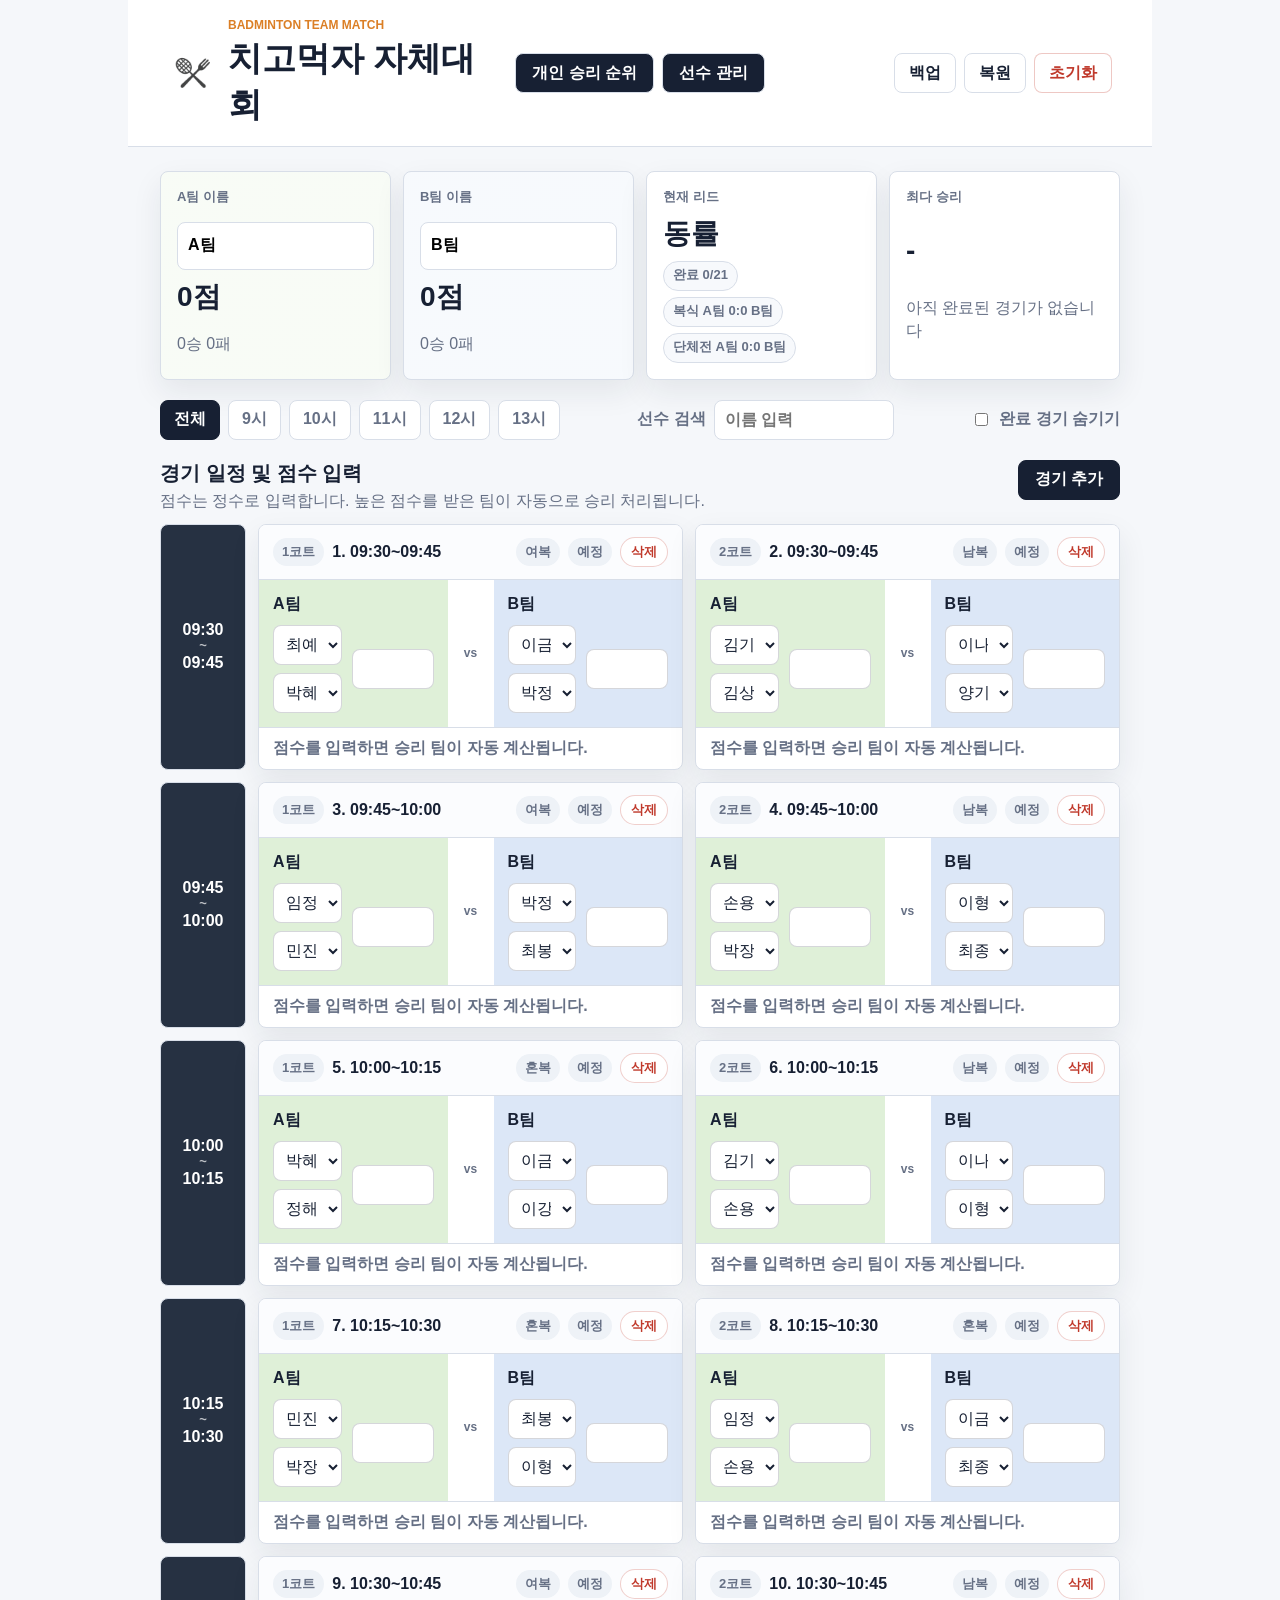
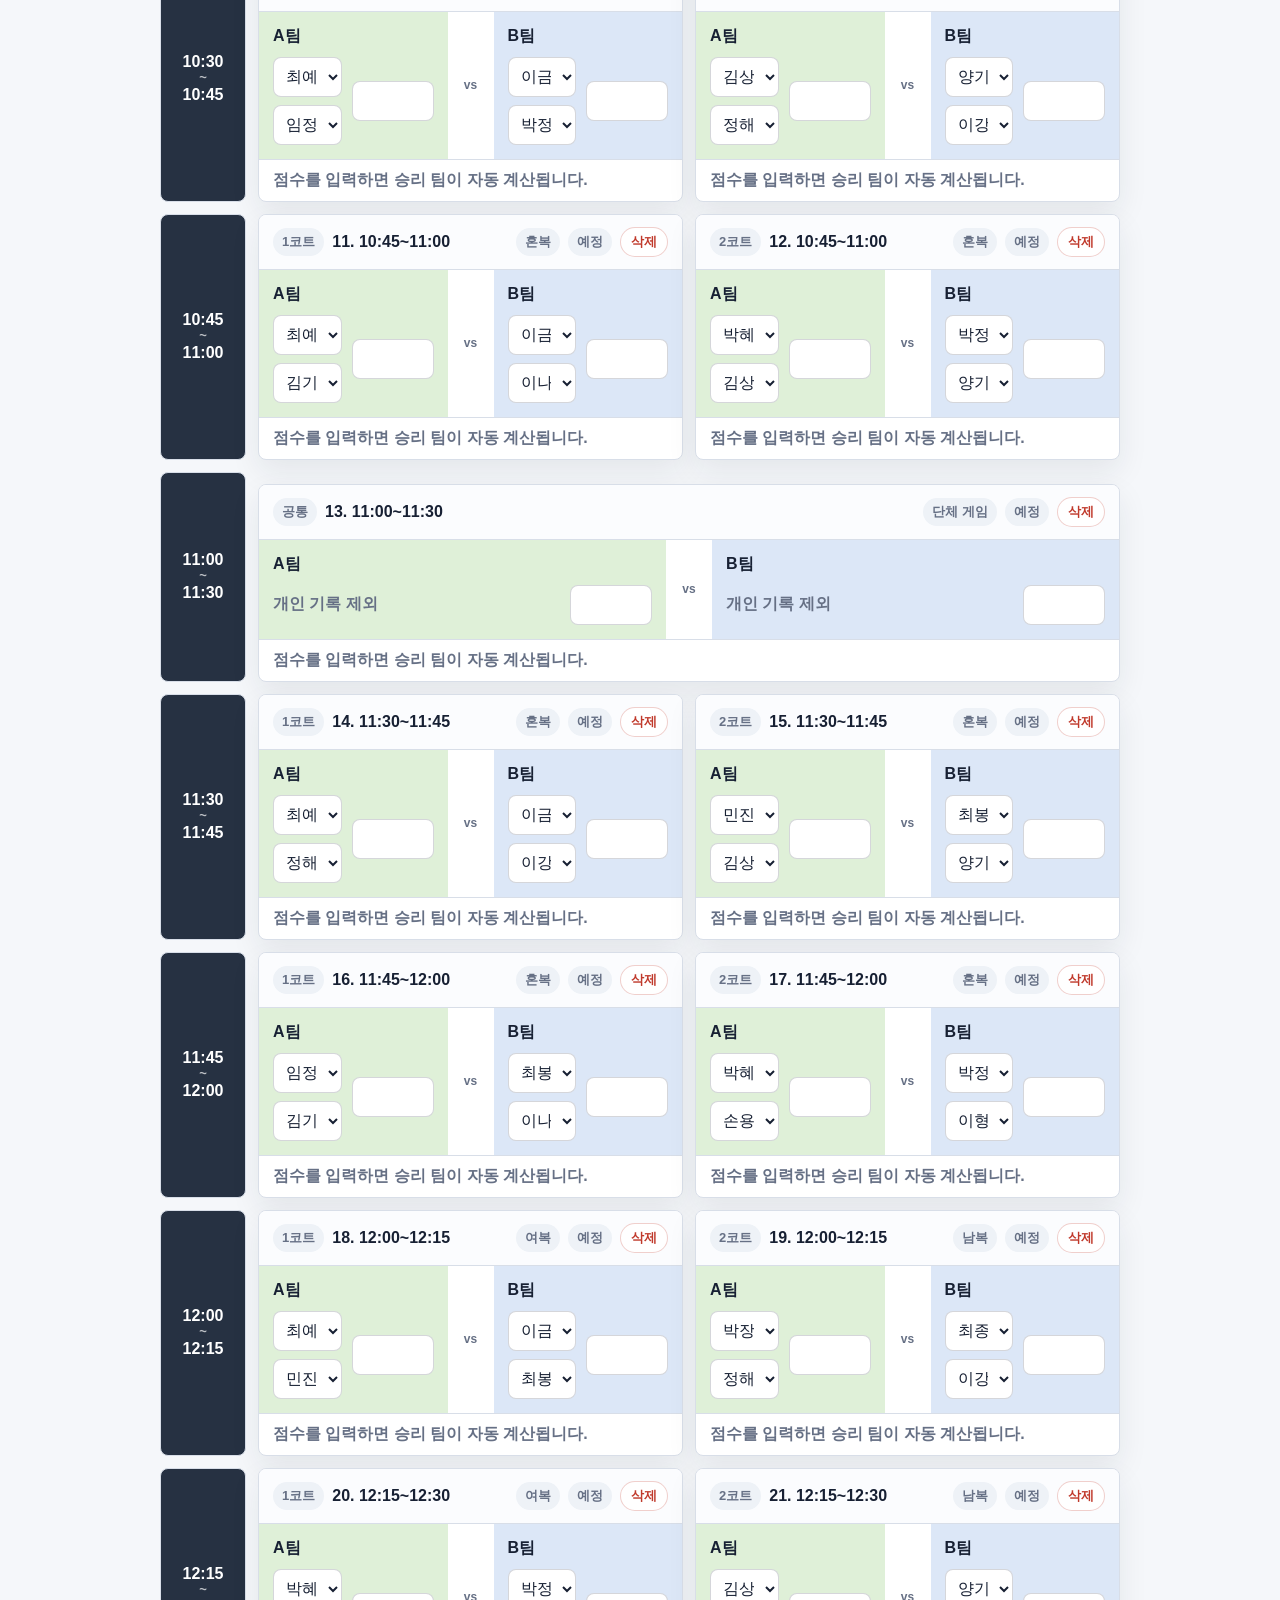
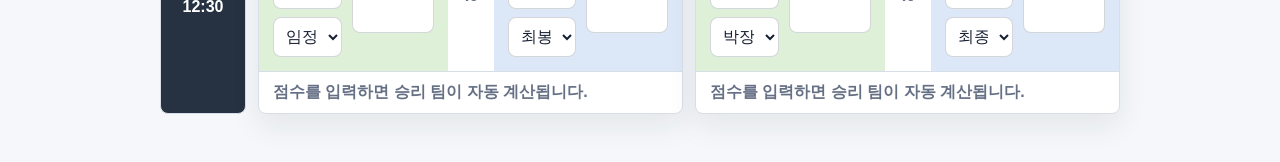
==== commit 4fc5bf5b: "선수이름 필터 추가" ====
--- a/index_all.html
+++ b/index_all.html
@@ -301,6 +301,24 @@
   font-weight: 700;
 }
 
+.player-search {
+  display: inline-grid;
+  grid-template-columns: auto 180px;
+  align-items: center;
+  gap: 8px;
+  color: var(--muted);
+  font-weight: 800;
+}
+
+.player-search input {
+  min-height: 40px;
+  padding: 0 10px;
+  border: 1px solid var(--line);
+  border-radius: 8px;
+  background: var(--surface);
+  color: var(--text);
+}
+
 .match-section {
   margin-top: 16px;
 }
@@ -884,6 +902,14 @@
   .time-filter {
     display: grid;
     grid-template-columns: repeat(3, minmax(0, 1fr));
+    width: 100%;
+  }
+
+  .player-search {
+    grid-template-columns: 1fr;
+  }
+
+  .player-search input {
     width: 100%;
   }
 
@@ -1058,6 +1084,10 @@
             13시
           </label>
         </div>
+        <label class="player-search">
+          선수 검색
+          <input type="search" id="playerSearch" placeholder="이름 입력" autocomplete="off" />
+        </label>
         <label class="toggle-row">
           <input type="checkbox" id="hideCompleted" />
           완료 경기 숨기기
@@ -1285,6 +1315,7 @@
   playerRanking: document.querySelector("#playerRanking"),
   playerEditor: document.querySelector("#playerEditor"),
   timeFilter: document.querySelector("#timeFilter"),
+  playerSearch: document.querySelector("#playerSearch"),
   hideCompleted: document.querySelector("#hideCompleted"),
   exportButton: document.querySelector("#exportButton"),
   importInput: document.querySelector("#importInput"),
@@ -1424,6 +1455,8 @@
     if (activeHourFilters.has("all")) return true;
     return activeHourFilters.has(String(getMatchStartHour(match)));
   }).filter((match) => {
+    return matchesPlayerSearch(match);
+  }).filter((match) => {
     if (!els.hideCompleted.checked) return true;
     return getMatchStatus(match).label !== "완료";
   });
@@ -1505,6 +1538,18 @@
   const minutes = timeToMinutes(match.time);
   if (!Number.isFinite(minutes) || minutes === Number.MAX_SAFE_INTEGER) return "";
   return Math.floor(minutes / 60);
+}
+
+function matchesPlayerSearch(match) {
+  const query = els.playerSearch.value.trim().toLowerCase();
+  if (!query) return true;
+
+  const names = [...match.teamAPlayerIds, ...match.teamBPlayerIds]
+    .map((id) => getPlayer(id)?.name || "")
+    .join(" ")
+    .toLowerCase();
+
+  return names.includes(query);
 }
 
 function createMatchCard(match) {
@@ -2015,6 +2060,7 @@
 });
 
 els.hideCompleted.addEventListener("change", renderMatches);
+els.playerSearch.addEventListener("input", renderMatches);
 
 els.modalButtons.forEach((button) => {
   button.addEventListener("click", () => openModal(button.dataset.modalTarget));
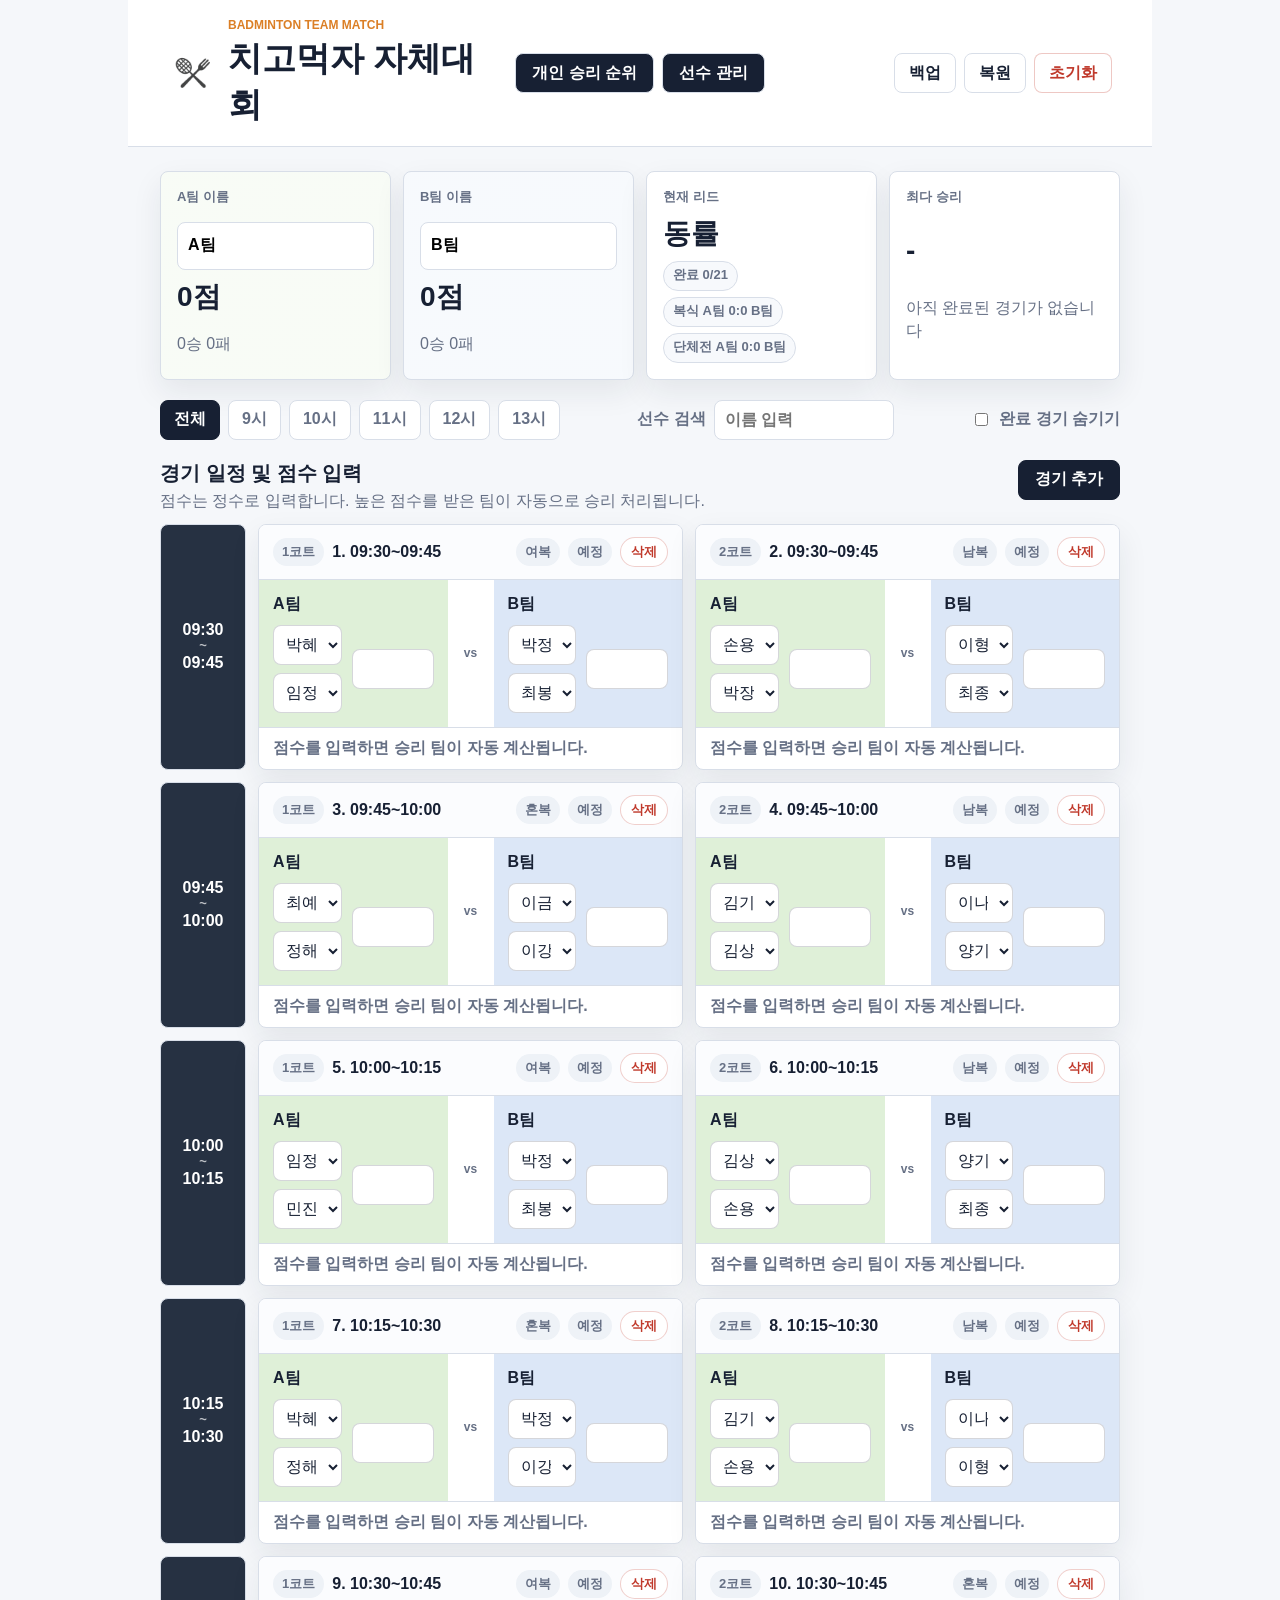
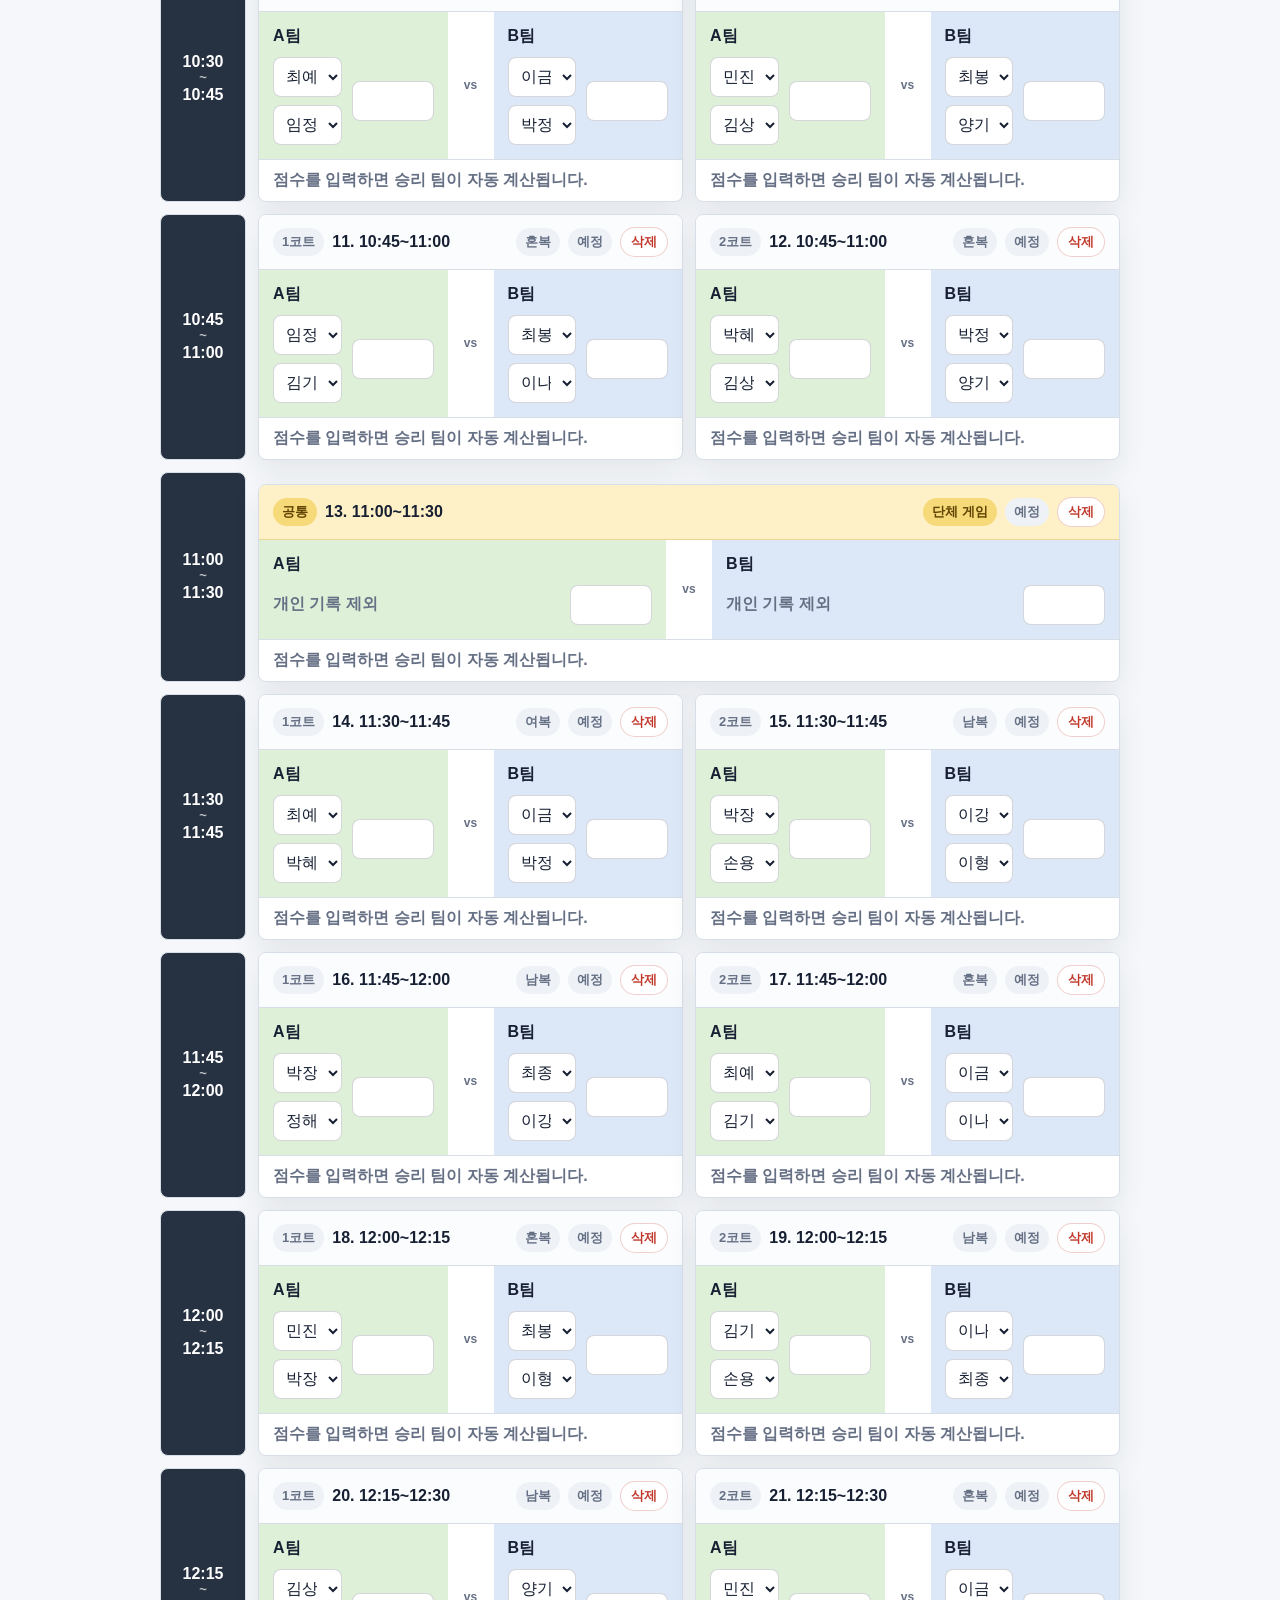
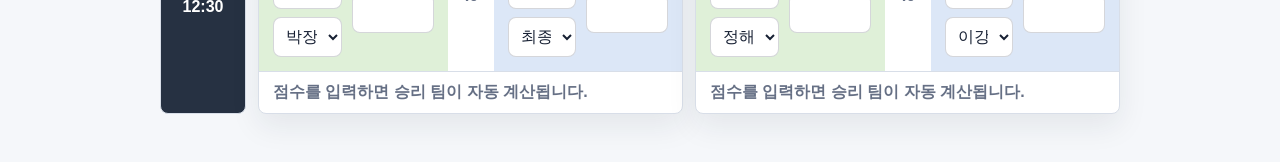
==== commit 69226a18: "대진표 수정 및 출전수 표시" ====
--- a/index_all.html
+++ b/index_all.html
@@ -409,6 +409,17 @@
   background: #fbfcfe;
 }
 
+.team-game-card .match-meta {
+  border-bottom-color: #ecd694;
+  background: #fff1c7;
+}
+
+.team-game-card .match-id,
+.team-game-card .match-type {
+  background: #f6d978;
+  color: #5f4300;
+}
+
 .match-id,
 .match-type,
 .match-status {
@@ -472,8 +483,24 @@
 }
 
 .team-label {
+  display: flex;
+  align-items: center;
+  justify-content: space-between;
+  gap: 12px;
   grid-column: 1 / -1;
   font-weight: 900;
+}
+
+.winner-a .team-a-side .team-label::after,
+.winner-b .team-b-side .team-label::after {
+  content: "";
+  width: 34px;
+  height: 34px;
+  flex: 0 0 auto;
+  border: 2px solid rgba(219, 127, 38, 0.72);
+  border-radius: 50%;
+  background: #fff url("./assets/chigomeokja.png") center / 78% auto no-repeat;
+  box-shadow: 0 6px 14px rgba(123, 74, 25, 0.22);
 }
 
 .player-selects {
@@ -1242,7 +1269,7 @@
     </template>
 
     <script>
-const STORAGE_KEY = "badminton-team-match-2606";
+const STORAGE_KEY = "badminton-team-match-260620-schedule2";
 
 const DEFAULT_STATE = {
   teamNames: {
@@ -1270,27 +1297,27 @@
     { id: "b_w4", team: "B", name: "이금", gender: "F" },
   ],
   matches: [
-    { id: 1, time: "09:30~09:45", court: 1, type: "여복", teamAPlayerIds: ["a_w4", "a_w1"], teamBPlayerIds: ["b_w4", "b_w2"], teamAScore: null, teamBScore: null },
-    { id: 2, time: "09:30~09:45", court: 2, type: "남복", teamAPlayerIds: ["a_m1", "a_m5"], teamBPlayerIds: ["b_m1", "b_m4"], teamAScore: null, teamBScore: null },
-    { id: 3, time: "09:45~10:00", court: 1, type: "여복", teamAPlayerIds: ["a_w3", "a_w2"], teamBPlayerIds: ["b_w2", "b_w1"], teamAScore: null, teamBScore: null },
-    { id: 4, time: "09:45~10:00", court: 2, type: "남복", teamAPlayerIds: ["a_m4", "a_m2"], teamBPlayerIds: ["b_m3", "b_m5"], teamAScore: null, teamBScore: null },
-    { id: 5, time: "10:00~10:15", court: 1, type: "혼복", teamAPlayerIds: ["a_w1", "a_m3"], teamBPlayerIds: ["b_w4", "b_m2"], teamAScore: null, teamBScore: null },
-    { id: 6, time: "10:00~10:15", court: 2, type: "남복", teamAPlayerIds: ["a_m1", "a_m4"], teamBPlayerIds: ["b_m1", "b_m3"], teamAScore: null, teamBScore: null },
-    { id: 7, time: "10:15~10:30", court: 1, type: "혼복", teamAPlayerIds: ["a_w2", "a_m2"], teamBPlayerIds: ["b_w1", "b_m3"], teamAScore: null, teamBScore: null },
-    { id: 8, time: "10:15~10:30", court: 2, type: "혼복", teamAPlayerIds: ["a_w3", "a_m4"], teamBPlayerIds: ["b_w4", "b_m5"], teamAScore: null, teamBScore: null },
+    { id: 1, time: "09:30~09:45", court: 1, type: "여복", teamAPlayerIds: ["a_w1", "a_w3"], teamBPlayerIds: ["b_w2", "b_w1"], teamAScore: null, teamBScore: null },
+    { id: 2, time: "09:30~09:45", court: 2, type: "남복", teamAPlayerIds: ["a_m4", "a_m2"], teamBPlayerIds: ["b_m3", "b_m5"], teamAScore: null, teamBScore: null },
+    { id: 3, time: "09:45~10:00", court: 1, type: "혼복", teamAPlayerIds: ["a_w4", "a_m3"], teamBPlayerIds: ["b_w4", "b_m2"], teamAScore: null, teamBScore: null },
+    { id: 4, time: "09:45~10:00", court: 2, type: "남복", teamAPlayerIds: ["a_m1", "a_m5"], teamBPlayerIds: ["b_m1", "b_m4"], teamAScore: null, teamBScore: null },
+    { id: 5, time: "10:00~10:15", court: 1, type: "여복", teamAPlayerIds: ["a_w3", "a_w2"], teamBPlayerIds: ["b_w2", "b_w1"], teamAScore: null, teamBScore: null },
+    { id: 6, time: "10:00~10:15", court: 2, type: "남복", teamAPlayerIds: ["a_m5", "a_m4"], teamBPlayerIds: ["b_m4", "b_m5"], teamAScore: null, teamBScore: null },
+    { id: 7, time: "10:15~10:30", court: 1, type: "혼복", teamAPlayerIds: ["a_w1", "a_m3"], teamBPlayerIds: ["b_w2", "b_m2"], teamAScore: null, teamBScore: null },
+    { id: 8, time: "10:15~10:30", court: 2, type: "남복", teamAPlayerIds: ["a_m1", "a_m4"], teamBPlayerIds: ["b_m1", "b_m3"], teamAScore: null, teamBScore: null },
     { id: 9, time: "10:30~10:45", court: 1, type: "여복", teamAPlayerIds: ["a_w4", "a_w3"], teamBPlayerIds: ["b_w4", "b_w2"], teamAScore: null, teamBScore: null },
-    { id: 10, time: "10:30~10:45", court: 2, type: "남복", teamAPlayerIds: ["a_m5", "a_m3"], teamBPlayerIds: ["b_m4", "b_m2"], teamAScore: null, teamBScore: null },
-    { id: 11, time: "10:45~11:00", court: 1, type: "혼복", teamAPlayerIds: ["a_w4", "a_m1"], teamBPlayerIds: ["b_w4", "b_m1"], teamAScore: null, teamBScore: null },
+    { id: 10, time: "10:30~10:45", court: 2, type: "혼복", teamAPlayerIds: ["a_w2", "a_m5"], teamBPlayerIds: ["b_w1", "b_m4"], teamAScore: null, teamBScore: null },
+    { id: 11, time: "10:45~11:00", court: 1, type: "혼복", teamAPlayerIds: ["a_w3", "a_m1"], teamBPlayerIds: ["b_w1", "b_m1"], teamAScore: null, teamBScore: null },
     { id: 12, time: "10:45~11:00", court: 2, type: "혼복", teamAPlayerIds: ["a_w1", "a_m5"], teamBPlayerIds: ["b_w2", "b_m4"], teamAScore: null, teamBScore: null },
     { id: 13, time: "11:00~11:30", court: null, type: "단체전", title: "단체 게임", teamAPlayerIds: [], teamBPlayerIds: [], affectsPlayerStats: false, teamAScore: null, teamBScore: null },
-    { id: 14, time: "11:30~11:45", court: 1, type: "혼복", teamAPlayerIds: ["a_w4", "a_m3"], teamBPlayerIds: ["b_w4", "b_m2"], teamAScore: null, teamBScore: null },
-    { id: 15, time: "11:30~11:45", court: 2, type: "혼복", teamAPlayerIds: ["a_w2", "a_m5"], teamBPlayerIds: ["b_w1", "b_m4"], teamAScore: null, teamBScore: null },
-    { id: 16, time: "11:45~12:00", court: 1, type: "혼복", teamAPlayerIds: ["a_w3", "a_m1"], teamBPlayerIds: ["b_w1", "b_m1"], teamAScore: null, teamBScore: null },
-    { id: 17, time: "11:45~12:00", court: 2, type: "혼복", teamAPlayerIds: ["a_w1", "a_m4"], teamBPlayerIds: ["b_w2", "b_m3"], teamAScore: null, teamBScore: null },
-    { id: 18, time: "12:00~12:15", court: 1, type: "여복", teamAPlayerIds: ["a_w4", "a_w2"], teamBPlayerIds: ["b_w4", "b_w1"], teamAScore: null, teamBScore: null },
-    { id: 19, time: "12:00~12:15", court: 2, type: "남복", teamAPlayerIds: ["a_m2", "a_m3"], teamBPlayerIds: ["b_m5", "b_m2"], teamAScore: null, teamBScore: null },
-    { id: 20, time: "12:15~12:30", court: 1, type: "여복", teamAPlayerIds: ["a_w1", "a_w3"], teamBPlayerIds: ["b_w2", "b_w1"], teamAScore: null, teamBScore: null },
-    { id: 21, time: "12:15~12:30", court: 2, type: "남복", teamAPlayerIds: ["a_m5", "a_m2"], teamBPlayerIds: ["b_m4", "b_m5"], teamAScore: null, teamBScore: null },
+    { id: 14, time: "11:30~11:45", court: 1, type: "여복", teamAPlayerIds: ["a_w4", "a_w1"], teamBPlayerIds: ["b_w4", "b_w2"], teamAScore: null, teamBScore: null },
+    { id: 15, time: "11:30~11:45", court: 2, type: "남복", teamAPlayerIds: ["a_m2", "a_m4"], teamBPlayerIds: ["b_m2", "b_m3"], teamAScore: null, teamBScore: null },
+    { id: 16, time: "11:45~12:00", court: 1, type: "남복", teamAPlayerIds: ["a_m2", "a_m3"], teamBPlayerIds: ["b_m5", "b_m2"], teamAScore: null, teamBScore: null },
+    { id: 17, time: "11:45~12:00", court: 2, type: "혼복", teamAPlayerIds: ["a_w4", "a_m1"], teamBPlayerIds: ["b_w4", "b_m1"], teamAScore: null, teamBScore: null },
+    { id: 18, time: "12:00~12:15", court: 1, type: "혼복", teamAPlayerIds: ["a_w2", "a_m2"], teamBPlayerIds: ["b_w1", "b_m3"], teamAScore: null, teamBScore: null },
+    { id: 19, time: "12:00~12:15", court: 2, type: "남복", teamAPlayerIds: ["a_m1", "a_m4"], teamBPlayerIds: ["b_m1", "b_m5"], teamAScore: null, teamBScore: null },
+    { id: 20, time: "12:15~12:30", court: 1, type: "남복", teamAPlayerIds: ["a_m5", "a_m2"], teamBPlayerIds: ["b_m4", "b_m5"], teamAScore: null, teamBScore: null },
+    { id: 21, time: "12:15~12:30", court: 2, type: "혼복", teamAPlayerIds: ["a_w2", "a_m3"], teamBPlayerIds: ["b_w4", "b_m2"], teamAScore: null, teamBScore: null },
   ],
 };
 
@@ -1560,6 +1587,7 @@
 
     if (winner === "A") card.classList.add("winner-a");
     if (winner === "B") card.classList.add("winner-b");
+    if (match.type === "단체전") card.classList.add("team-game-card");
 
     fragment.querySelector(".match-id").textContent = match.court ? `${match.court}코트` : "공통";
     fragment.querySelector(".match-time").textContent = `${match.id}. ${match.time}`;
@@ -1626,6 +1654,13 @@
   );
 
   state.matches.forEach((match) => {
+    if (match.affectsPlayerStats !== false) {
+      [...match.teamAPlayerIds, ...match.teamBPlayerIds].filter(Boolean).forEach((id) => {
+        if (!playerStats[id]) return;
+        playerStats[id].played += 1;
+      });
+    }
+
     const winner = getWinner(match);
     if (!winner) return;
 
@@ -1645,12 +1680,10 @@
 
     winnerIds.filter(Boolean).forEach((id) => {
       if (!playerStats[id]) return;
-      playerStats[id].played += 1;
       playerStats[id].wins += 1;
     });
     loserIds.filter(Boolean).forEach((id) => {
       if (!playerStats[id]) return;
-      playerStats[id].played += 1;
       playerStats[id].losses += 1;
     });
   });
